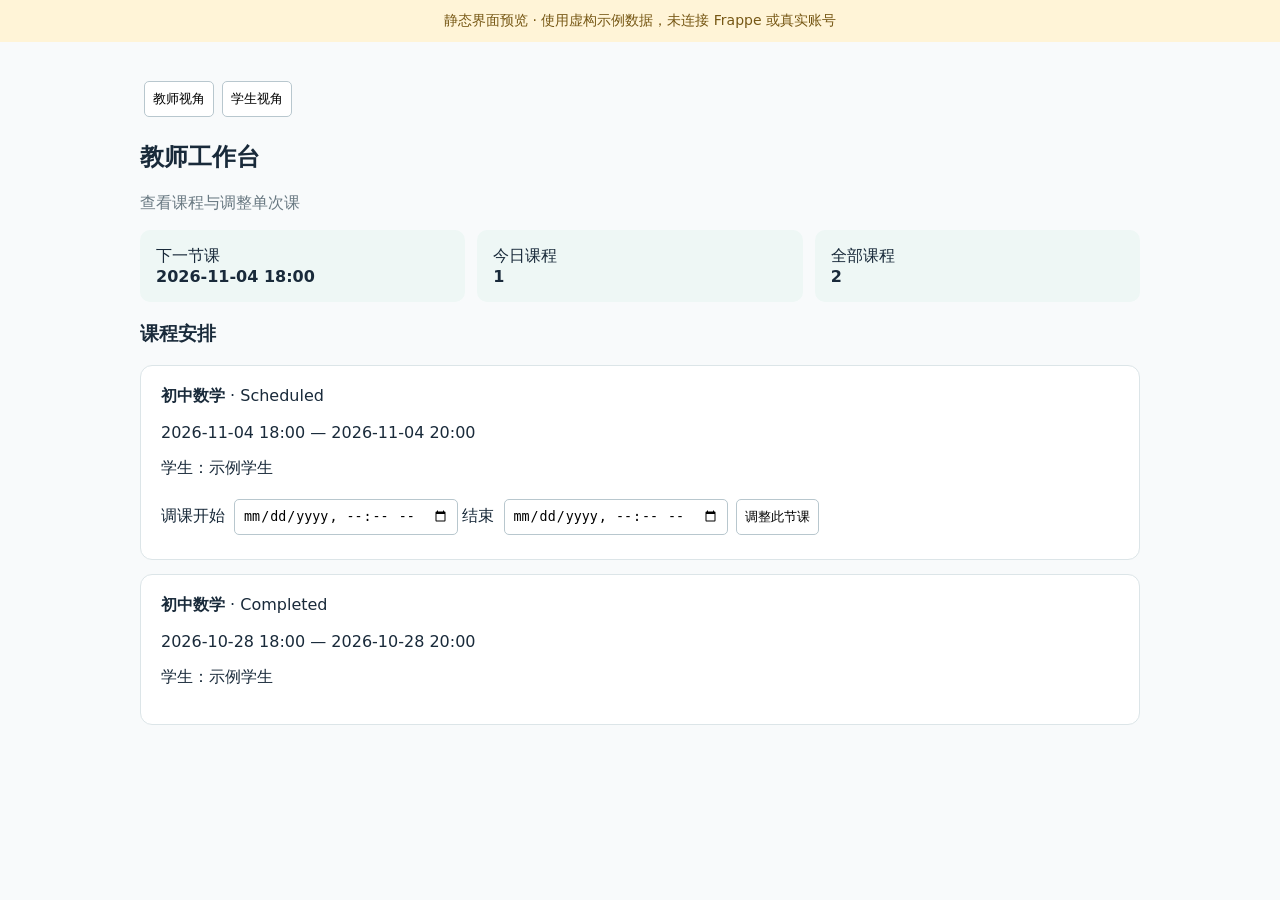
==== docs/index.html @ bc8ae4cc "Add static preview of tutor portal" ====
<!doctype html><html lang="zh-CN"><meta charset="utf-8"><meta name="viewport" content="width=device-width,initial-scale=1"><title>家教系统 · 界面预览</title><style>body{font:16px system-ui,sans-serif;color:#192a3a;margin:0;background:#f8fafb}.banner{background:#fff4d7;color:#765714;padding:12px;text-align:center;font-size:14px}main{max-width:1000px;margin:35px auto;padding:0 20px}.muted{color:#697982}.stats{display:flex;gap:12px;flex-wrap:wrap}.stat{flex:1;min-width:150px;background:#eef7f5;border-radius:10px;padding:16px}.card{border:1px solid #dce5e8;border-radius:12px;padding:20px;margin:14px 0;background:white}button,input{padding:8px;margin:4px;border:1px solid #b8c7ce;border-radius:5px}button{cursor:pointer;background:white}</style><div class="banner">静态界面预览 · 使用虚构示例数据，未连接 Frappe 或真实账号</div><main><nav><button onclick="show('teacher')">教师视角</button><button onclick="show('student')">学生视角</button></nav><div id="content"></div></main><script>function show(role){let teacher=role==='teacher';document.getElementById('content').innerHTML=`<h2>${teacher?'教师工作台':'学生课程'}</h2><p class="muted">${teacher?'查看课程与调整单次课':'查看你的课程和课堂总结'}</p><div class="stats"><div class="stat">下一节课<br><b>2026-11-04 18:00</b></div><div class="stat">今日课程<br><b>1</b></div><div class="stat">全部课程<br><b>2</b></div></div><h3>课程安排</h3><div class="card"><b>初中数学</b> · Scheduled<p>2026-11-04 18:00 — 2026-11-04 20:00</p><p>${teacher?'学生：示例学生':'教师：示例教师'}</p>${teacher?'<form onsubmit="event.preventDefault();alert(\'这是静态预览，不会保存调课\')"><label>调课开始 <input type="datetime-local" required></label><label>结束 <input type="datetime-local" required></label><button>调整此节课</button></form>':''}</div><div class="card"><b>初中数学</b> · Completed<p>2026-10-28 18:00 — 2026-10-28 20:00</p><p>${teacher?'学生：示例学生':'教师：示例教师'}</p>${teacher?'':'<p>课堂总结：复习了一次函数的图像与应用。</p>'}</div>`};show('teacher')</script></html>
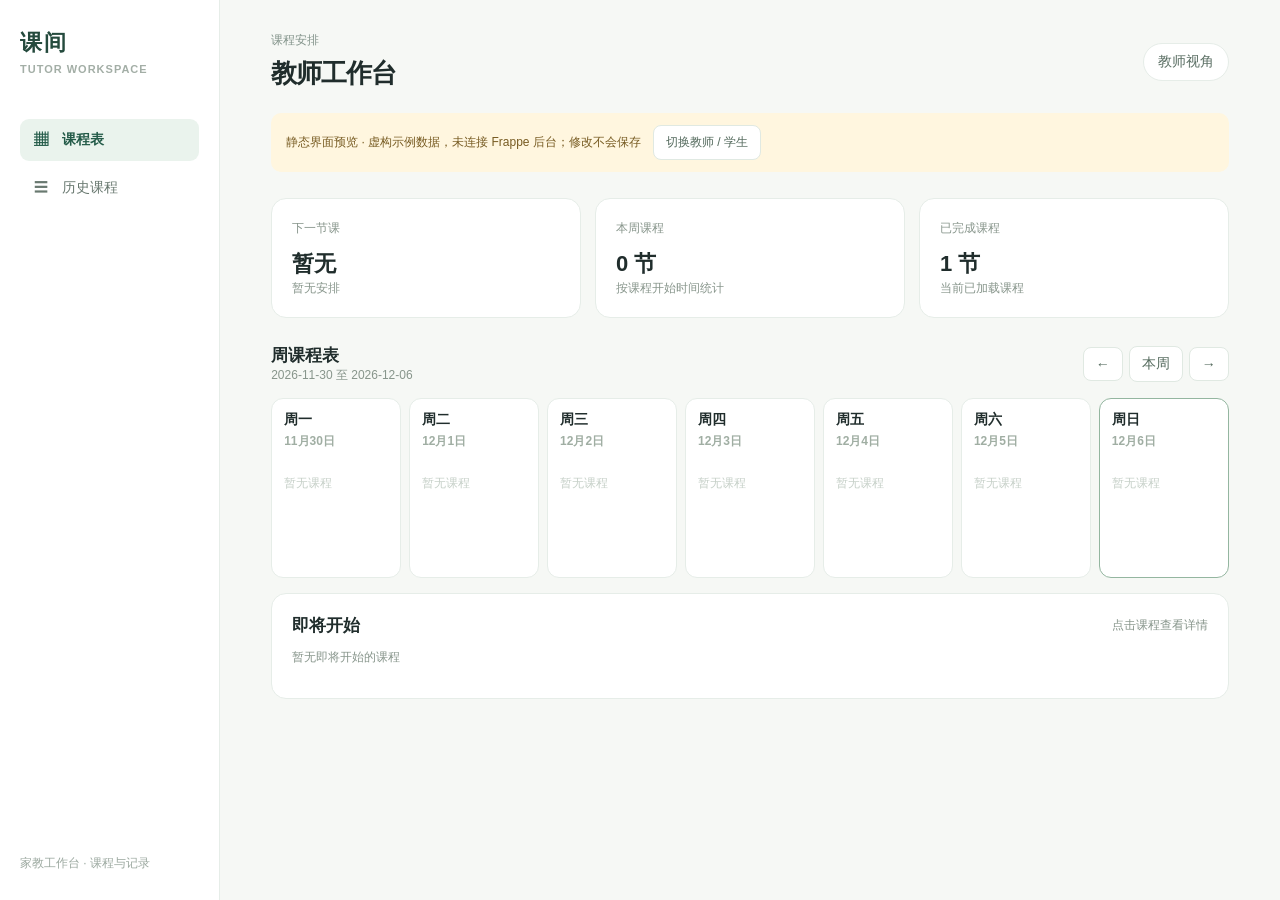
==== commit 449ee074: "Redesign tutor portal and preview" ====
--- a/docs/index.html
+++ b/docs/index.html
@@ -1 +1,5 @@
-<!doctype html><html lang="zh-CN"><meta charset="utf-8"><meta name="viewport" content="width=device-width,initial-scale=1"><title>家教系统 · 界面预览</title><style>body{font:16px system-ui,sans-serif;color:#192a3a;margin:0;background:#f8fafb}.banner{background:#fff4d7;color:#765714;padding:12px;text-align:center;font-size:14px}main{max-width:1000px;margin:35px auto;padding:0 20px}.muted{color:#697982}.stats{display:flex;gap:12px;flex-wrap:wrap}.stat{flex:1;min-width:150px;background:#eef7f5;border-radius:10px;padding:16px}.card{border:1px solid #dce5e8;border-radius:12px;padding:20px;margin:14px 0;background:white}button,input{padding:8px;margin:4px;border:1px solid #b8c7ce;border-radius:5px}button{cursor:pointer;background:white}</style><div class="banner">静态界面预览 · 使用虚构示例数据，未连接 Frappe 或真实账号</div><main><nav><button onclick="show('teacher')">教师视角</button><button onclick="show('student')">学生视角</button></nav><div id="content"></div></main><script>function show(role){let teacher=role==='teacher';document.getElementById('content').innerHTML=`<h2>${teacher?'教师工作台':'学生课程'}</h2><p class="muted">${teacher?'查看课程与调整单次课':'查看你的课程和课堂总结'}</p><div class="stats"><div class="stat">下一节课<br><b>2026-11-04 18:00</b></div><div class="stat">今日课程<br><b>1</b></div><div class="stat">全部课程<br><b>2</b></div></div><h3>课程安排</h3><div class="card"><b>初中数学</b> · Scheduled<p>2026-11-04 18:00 — 2026-11-04 20:00</p><p>${teacher?'学生：示例学生':'教师：示例教师'}</p>${teacher?'<form onsubmit="event.preventDefault();alert(\'这是静态预览，不会保存调课\')"><label>调课开始 <input type="datetime-local" required></label><label>结束 <input type="datetime-local" required></label><button>调整此节课</button></form>':''}</div><div class="card"><b>初中数学</b> · Completed<p>2026-10-28 18:00 — 2026-10-28 20:00</p><p>${teacher?'学生：示例学生':'教师：示例教师'}</p>${teacher?'':'<p>课堂总结：复习了一次函数的图像与应用。</p>'}</div>`};show('teacher')</script></html>+<!doctype html><html lang="zh-CN"><head><meta charset="utf-8"><meta name="viewport" content="width=device-width,initial-scale=1"><title>课间 · 家教工作台预览</title></head><body><style>
+:root{--ink:#202d2c;--muted:#74837d;--green:#295e4e;--line:#e6ede8;--bg:#f6f8f5}*{box-sizing:border-box}body{margin:0;background:var(--bg);color:var(--ink);font:14px -apple-system,BlinkMacSystemFont,"PingFang SC",sans-serif}.app{display:grid;grid-template-columns:220px 1fr;min-height:100vh}.sidebar{background:#fff;border-right:1px solid var(--line);padding:28px 20px;display:flex;flex-direction:column}.brand{font-size:22px;font-weight:750;letter-spacing:2px;color:#244a3d}.brand small{display:block;font-size:11px;color:#a3aea6;letter-spacing:1px;margin-top:5px}.nav{display:grid;gap:6px;margin-top:44px}.nav button{border:0;background:none;text-align:left;padding:12px 14px;border-radius:9px;color:#697970;font:inherit;cursor:pointer}.nav button.active{color:#245b49;background:#eaf3ed;font-weight:650}.sidefoot{margin-top:auto;color:#9ca9a0;font-size:12px}.main{padding:32px clamp(22px,4vw,64px);min-width:0}.top{display:flex;justify-content:space-between;align-items:center;gap:16px}.eyebrow{font-size:12px;color:#819289}.top h1{font-size:26px;margin:7px 0 0;letter-spacing:-1px}.pill{background:#fff;border:1px solid var(--line);border-radius:100px;padding:9px 14px;color:#5c7065}.banner{margin:22px 0;background:#fff6df;color:#775b22;border-radius:10px;padding:12px 15px;font-size:12px}.metrics{display:grid;grid-template-columns:repeat(3,1fr);gap:14px;margin:26px 0}.metric,.panel{background:#fff;border:1px solid var(--line);border-radius:15px;padding:20px}.metric label{color:#87958b;font-size:12px}.metric strong{display:block;margin-top:12px;font-size:22px}.metric span{color:#87958b;font-size:12px}.heading{display:flex;align-items:center;justify-content:space-between;gap:10px;margin:25px 0 14px}.heading h2{font-size:17px;margin:0}.controls{display:flex;gap:6px;align-items:center}.btn{border:1px solid #e0e9e2;background:white;border-radius:8px;padding:8px 12px;color:#546a5d;cursor:pointer;font:inherit}.btn.primary{background:#315f4c;color:#fff;border-color:#315f4c}.grid{display:grid;grid-template-columns:repeat(7,minmax(100px,1fr));gap:8px}.day{background:#fff;border:1px solid var(--line);border-radius:12px;min-height:180px;padding:12px}.day.today{border-color:#94b6a0}.dayhead{font-weight:650}.dayhead span{display:block;margin-top:4px;font-size:12px;color:#a0aea3}.lesson{width:100%;display:block;border:0;text-align:left;margin-top:12px;background:#edf5ef;border-left:3px solid #6a9d7b;border-radius:5px;padding:9px;color:#2f5944;cursor:pointer}.lesson b,.lesson small{display:block;overflow:hidden;text-overflow:ellipsis}.lesson small{margin-top:5px;color:#6a8872}.emptyday{color:#c6d0c8;font-size:12px;margin-top:25px}.panel{margin-top:15px}.row{display:flex;justify-content:space-between;gap:12px;padding:14px 0;border-bottom:1px solid #f0f3f0}.row:last-child{border:0}.tag{font-size:12px;color:#678c73}.hint{color:#87958b;font-size:12px}.modal{position:fixed;inset:0;background:#15241b88;display:grid;place-items:center;padding:18px}.modal[hidden]{display:none}.dialog{background:#fff;border-radius:16px;padding:24px;width:min(480px,100%)}.dialog input{width:100%;padding:10px;border:1px solid #dce5df;border-radius:8px;margin:5px 0 14px}.error{color:#b44339}.mobile-nav{display:none}@media(max-width:800px){.app{display:block}.sidebar{display:none}.main{padding:22px 16px 85px}.top h1{font-size:23px}.metrics{gap:8px}.metric{padding:14px}.metric strong{font-size:17px}.calendar-scroll{overflow-x:auto}.grid{min-width:760px}.mobile-nav{display:flex;position:fixed;bottom:0;left:0;right:0;background:white;border-top:1px solid var(--line);justify-content:space-around;padding:12px}.mobile-nav button{border:0;background:none;color:#315f4c}.sidefoot{display:none}}
+</style><div class="app"><aside class="sidebar"><div class="brand">课间<small>TUTOR WORKSPACE</small></div><nav class="nav"><button class="active" data-view="calendar">▦　课程表</button><button data-view="history">☰　历史课程</button></nav><div class="sidefoot">家教工作台 · 课程与记录</div></aside><main class="main"><header class="top"><div><div class="eyebrow" id="subtitle">课程安排</div><h1 id="title">教师工作台</h1></div><div class="pill" id="role">教师视角</div></header><div class="banner" id="banner" hidden>静态界面预览 · 虚构示例数据，未连接 Frappe 后台；修改不会保存</div><section class="metrics"><div class="metric"><label>下一节课</label><strong id="next">—</strong><span id="nextdetail">暂无安排</span></div><div class="metric"><label>本周课程</label><strong id="weekcount">—</strong><span>按课程开始时间统计</span></div><div class="metric"><label>已完成课程</label><strong id="completed">—</strong><span>当前已加载课程</span></div></section><section id="calendar"><div class="heading"><div><h2>周课程表</h2><div class="hint" id="range"></div></div><div class="controls"><button class="btn" id="prev" aria-label="上一周">←</button><button class="btn" id="today">本周</button><button class="btn" id="nextweek" aria-label="下一周">→</button></div></div><div class="calendar-scroll"><div class="grid" id="week"></div></div></section><section id="history" hidden><div class="heading"><h2>历史课程</h2><span class="hint">已完成的课程及课堂总结</span></div><div class="panel" id="history-list"></div></section><div class="panel"><div class="heading" style="margin:0 0 4px"><h2>即将开始</h2><span class="hint">点击课程查看详情</span></div><div id="upcoming"></div></div><p class="hint" id="message" role="status"></p></main></div><div class="mobile-nav"><button data-view="calendar">课程表</button><button data-view="history">历史课程</button></div><div class="modal" id="modal" hidden><div class="dialog"><div class="heading" style="margin:0 0 15px"><h2>课程详情</h2><button class="btn" id="close">关闭</button></div><div id="detail"></div><form id="reschedule" hidden><label>调整开始时间<input name="start" type="datetime-local" required></label><label>调整结束时间<input name="end" type="datetime-local" required></label><label>调课原因（选填）<input name="reason" maxlength="200"></label><button class="btn primary" type="submit">保存单次调课</button><p class="hint">仅修改这一次课程，不影响后续周期课。</p></form><p class="error" id="form-error"></p></div></div><script>window.TUTOR_BOOT={"role": "Teacher", "preview": true, "lessons": [{"name": "1", "student": "示例学生", "teacher": "示例教师", "course": "数学 · 一次函数", "starts_at": "2026-10-27 18:00:00", "ends_at": "2026-10-27 20:00:00", "status": "Scheduled", "summaries": ["复习了本节课的重点题型。"]}, {"name": "3", "student": "示例学生", "teacher": "示例教师", "course": "数学 · 整式运算", "starts_at": "2026-10-29 16:00:00", "ends_at": "2026-10-29 18:00:00", "status": "Scheduled", "summaries": ["复习了本节课的重点题型。"]}, {"name": "-3", "student": "示例学生", "teacher": "示例教师", "course": "数学 · 三角形", "starts_at": "2026-10-23 19:00:00", "ends_at": "2026-10-23 21:00:00", "status": "Completed", "summaries": ["复习了本节课的重点题型。"]}]};</script><script>
+const $=id=>document.getElementById(id);let rows=[],currentWeek=monday(new Date()),selected=null;const state=window.TUTOR_BOOT;let role=state.role;function escapeHtml(v){const n=document.createElement('span');n.textContent=v??'';return n.innerHTML}function dt(s){return new Date(String(s).replace(' ','T'))}function dateKey(d){return [d.getFullYear(),String(d.getMonth()+1).padStart(2,'0'),String(d.getDate()).padStart(2,'0')].join('-')}function monday(d){let x=new Date(d.getFullYear(),d.getMonth(),d.getDate());x.setDate(x.getDate()-(x.getDay()+6)%7);return x}function dayOffset(d,n){let x=new Date(d);x.setDate(x.getDate()+n);return x}function shortTime(s){const d=dt(s);return Number.isNaN(d.valueOf())?'—':d.toLocaleTimeString('zh-CN',{hour:'2-digit',minute:'2-digit'})}function status(s){return ({Scheduled:'待上课',Completed:'已完成',Cancelled:'已取消'})[s]||s}function goView(view){$('calendar').hidden=view!=='calendar';$('history').hidden=view!=='history';document.querySelectorAll('.nav [data-view]').forEach(b=>b.classList.toggle('active',b.dataset.view===view))}document.querySelectorAll('[data-view]').forEach(b=>b.onclick=()=>goView(b.dataset.view));function render(){let today=new Date(), end=dayOffset(currentWeek,7),weekRows=rows.filter(x=>dt(x.starts_at)>=currentWeek&&dt(x.starts_at)<end),future=rows.filter(x=>x.status==='Scheduled'&&dt(x.starts_at)>=today).sort((a,b)=>dt(a.starts_at)-dt(b.starts_at));$('title').textContent=role==='Teacher'?'教师工作台':'学生课程';$('role').textContent=role==='Teacher'?'教师视角':'学生视角';$('next').textContent=future.length?dateKey(dt(future[0].starts_at)).slice(5):'暂无';$('nextdetail').textContent=future.length?shortTime(future[0].starts_at)+' · '+future[0].course:'暂无安排';$('weekcount').textContent=weekRows.length+' 节';$('completed').textContent=rows.filter(x=>x.status==='Completed').length+' 节';$('range').textContent=dateKey(currentWeek)+' 至 '+dateKey(dayOffset(currentWeek,6));$('week').innerHTML=Array.from({length:7},(_,i)=>{let day=dayOffset(currentWeek,i),items=weekRows.filter(x=>dateKey(dt(x.starts_at))===dateKey(day));return `<div class="day ${dateKey(day)===dateKey(today)?'today':''}"><div class="dayhead">${['周一','周二','周三','周四','周五','周六','周日'][i]}<span>${day.getMonth()+1}月${day.getDate()}日</span></div>${items.map(x=>`<button class="lesson" data-lesson="${escapeHtml(x.name)}"><b>${escapeHtml(shortTime(x.starts_at))} · ${escapeHtml(x.course)}</b><small>${escapeHtml(role==='Teacher'?x.student:x.teacher)}</small></button>`).join('')||'<div class="emptyday">暂无课程</div>'}</div>`}).join('');$('upcoming').innerHTML=future.slice(0,4).map(x=>`<div class="row"><div><b>${escapeHtml(x.course)}</b><div class="hint">${escapeHtml(dateKey(dt(x.starts_at)))} ${escapeHtml(shortTime(x.starts_at))} · ${escapeHtml(role==='Teacher'?x.student:x.teacher)}</div></div><button class="btn" data-lesson="${escapeHtml(x.name)}">详情</button></div>`).join('')||'<p class="hint">暂无即将开始的课程</p>';$('history-list').innerHTML=rows.filter(x=>x.status==='Completed').map(x=>`<div class="row"><div><b>${escapeHtml(x.course)}</b><div class="hint">${escapeHtml(x.starts_at)} · ${escapeHtml(role==='Teacher'?x.student:x.teacher)}</div>${role==='Student'?(x.summaries||[]).map(s=>`<p>${escapeHtml(s)}</p>`).join(''):''}</div><span class="tag">已完成</span></div>`).join('')||'<p class="hint">暂无历史课程</p>';document.querySelectorAll('[data-lesson]').forEach(b=>b.onclick=()=>openLesson(b.dataset.lesson))}function openLesson(id){selected=rows.find(x=>x.name===id);if(!selected)return;$('detail').innerHTML=`<p><b>${escapeHtml(selected.course)}</b> <span class="tag">${escapeHtml(status(selected.status))}</span></p><p>${escapeHtml(selected.starts_at)} — ${escapeHtml(selected.ends_at)}</p><p class="hint">${role==='Teacher'?'学生':'教师'}：${escapeHtml(role==='Teacher'?selected.student:selected.teacher)}</p>`;$('reschedule').hidden=role!=='Teacher'||selected.status!=='Scheduled';$('form-error').textContent='';$('modal').hidden=false}$('close').onclick=()=>$('modal').hidden=true;$('modal').onclick=e=>{if(e.target===$('modal'))$('modal').hidden=true};$('prev').onclick=()=>{currentWeek=dayOffset(currentWeek,-7);render()};$('nextweek').onclick=()=>{currentWeek=dayOffset(currentWeek,7);render()};$('today').onclick=()=>{currentWeek=monday(new Date());render()};$('reschedule').onsubmit=async e=>{e.preventDefault();if(state.preview){$('form-error').textContent='静态预览不能保存修改';return}let f=e.currentTarget,button=f.querySelector('button'),data=new URLSearchParams({lesson:selected.name,starts_at:f.elements.start.value.replace('T',' '),ends_at:f.elements.end.value.replace('T',' '),reason:f.elements.reason.value});button.disabled=true;try{let r=await fetch('/api/method/tutor_core.portal.reschedule',{method:'POST',credentials:'same-origin',headers:{'Content-Type':'application/x-www-form-urlencoded','X-Frappe-CSRF-Token':state.csrf},body:data});if(!r.ok)throw Error('调课失败，请检查时间或权限');$('modal').hidden=true;await load();$('message').textContent='调课已保存'}catch(err){$('form-error').textContent=err.message}finally{button.disabled=false}};async function load(){if(state.preview){rows=state.lessons;render();return}let r=await fetch('/api/method/tutor_core.portal.lessons',{credentials:'same-origin'});if(!r.ok)throw Error('课程加载失败，请刷新或重新登录');let data=(await r.json()).message;role=data.kind;rows=data.lessons;render()}if(state.preview){$('banner').hidden=false;let toggle=document.createElement('button');toggle.className='btn';toggle.textContent='切换教师 / 学生';toggle.onclick=()=>{role=role==='Teacher'?'Student':'Teacher';render()};$('banner').append('　',toggle)}load().catch(e=>$('message').textContent=e.message);
+</script></body></html>
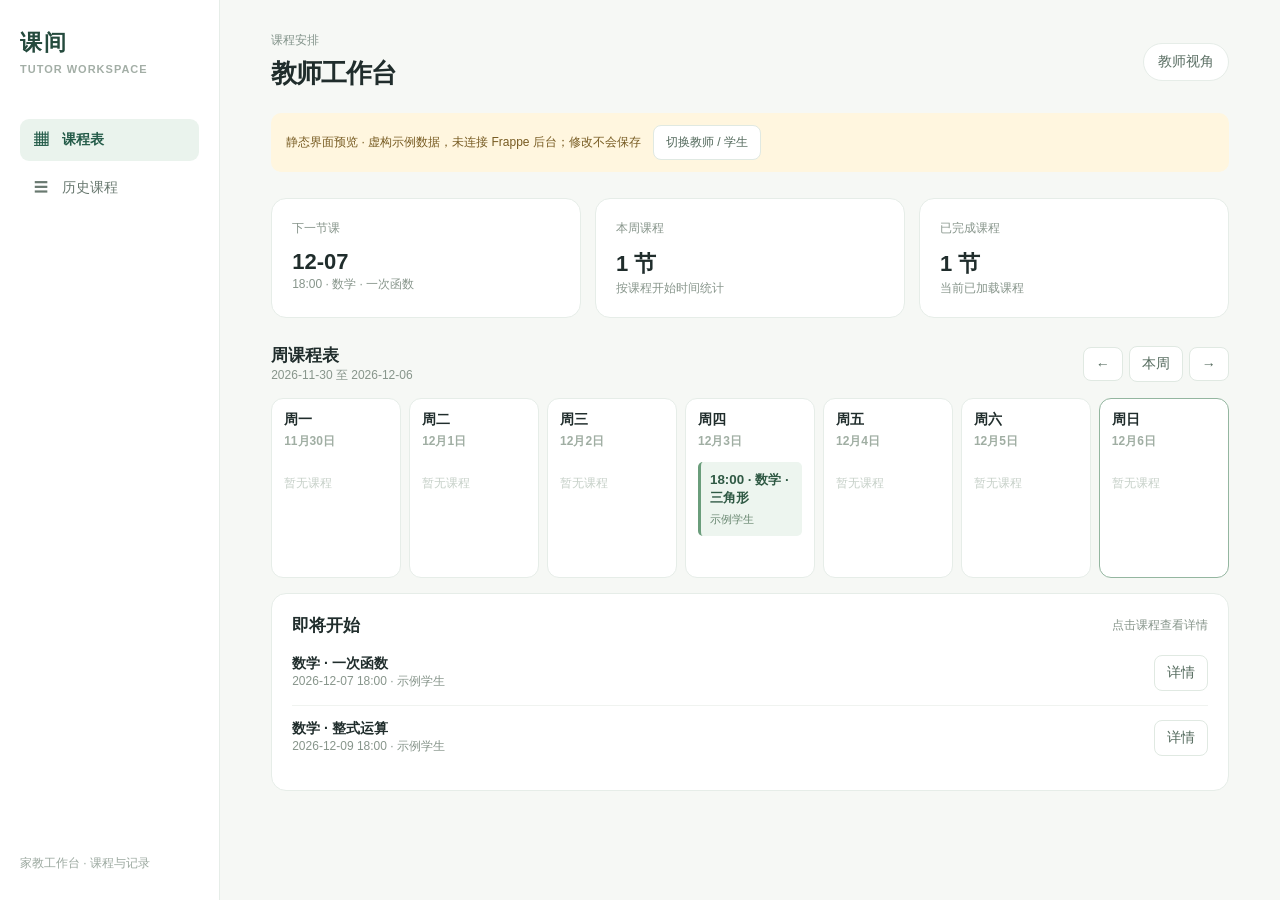
==== commit c0bd04fb: "Keep preview lesson dates relative to today" ====
--- a/docs/index.html
+++ b/docs/index.html
@@ -1,5 +1,5 @@
 <!doctype html><html lang="zh-CN"><head><meta charset="utf-8"><meta name="viewport" content="width=device-width,initial-scale=1"><title>课间 · 家教工作台预览</title></head><body><style>
 :root{--ink:#202d2c;--muted:#74837d;--green:#295e4e;--line:#e6ede8;--bg:#f6f8f5}*{box-sizing:border-box}body{margin:0;background:var(--bg);color:var(--ink);font:14px -apple-system,BlinkMacSystemFont,"PingFang SC",sans-serif}.app{display:grid;grid-template-columns:220px 1fr;min-height:100vh}.sidebar{background:#fff;border-right:1px solid var(--line);padding:28px 20px;display:flex;flex-direction:column}.brand{font-size:22px;font-weight:750;letter-spacing:2px;color:#244a3d}.brand small{display:block;font-size:11px;color:#a3aea6;letter-spacing:1px;margin-top:5px}.nav{display:grid;gap:6px;margin-top:44px}.nav button{border:0;background:none;text-align:left;padding:12px 14px;border-radius:9px;color:#697970;font:inherit;cursor:pointer}.nav button.active{color:#245b49;background:#eaf3ed;font-weight:650}.sidefoot{margin-top:auto;color:#9ca9a0;font-size:12px}.main{padding:32px clamp(22px,4vw,64px);min-width:0}.top{display:flex;justify-content:space-between;align-items:center;gap:16px}.eyebrow{font-size:12px;color:#819289}.top h1{font-size:26px;margin:7px 0 0;letter-spacing:-1px}.pill{background:#fff;border:1px solid var(--line);border-radius:100px;padding:9px 14px;color:#5c7065}.banner{margin:22px 0;background:#fff6df;color:#775b22;border-radius:10px;padding:12px 15px;font-size:12px}.metrics{display:grid;grid-template-columns:repeat(3,1fr);gap:14px;margin:26px 0}.metric,.panel{background:#fff;border:1px solid var(--line);border-radius:15px;padding:20px}.metric label{color:#87958b;font-size:12px}.metric strong{display:block;margin-top:12px;font-size:22px}.metric span{color:#87958b;font-size:12px}.heading{display:flex;align-items:center;justify-content:space-between;gap:10px;margin:25px 0 14px}.heading h2{font-size:17px;margin:0}.controls{display:flex;gap:6px;align-items:center}.btn{border:1px solid #e0e9e2;background:white;border-radius:8px;padding:8px 12px;color:#546a5d;cursor:pointer;font:inherit}.btn.primary{background:#315f4c;color:#fff;border-color:#315f4c}.grid{display:grid;grid-template-columns:repeat(7,minmax(100px,1fr));gap:8px}.day{background:#fff;border:1px solid var(--line);border-radius:12px;min-height:180px;padding:12px}.day.today{border-color:#94b6a0}.dayhead{font-weight:650}.dayhead span{display:block;margin-top:4px;font-size:12px;color:#a0aea3}.lesson{width:100%;display:block;border:0;text-align:left;margin-top:12px;background:#edf5ef;border-left:3px solid #6a9d7b;border-radius:5px;padding:9px;color:#2f5944;cursor:pointer}.lesson b,.lesson small{display:block;overflow:hidden;text-overflow:ellipsis}.lesson small{margin-top:5px;color:#6a8872}.emptyday{color:#c6d0c8;font-size:12px;margin-top:25px}.panel{margin-top:15px}.row{display:flex;justify-content:space-between;gap:12px;padding:14px 0;border-bottom:1px solid #f0f3f0}.row:last-child{border:0}.tag{font-size:12px;color:#678c73}.hint{color:#87958b;font-size:12px}.modal{position:fixed;inset:0;background:#15241b88;display:grid;place-items:center;padding:18px}.modal[hidden]{display:none}.dialog{background:#fff;border-radius:16px;padding:24px;width:min(480px,100%)}.dialog input{width:100%;padding:10px;border:1px solid #dce5df;border-radius:8px;margin:5px 0 14px}.error{color:#b44339}.mobile-nav{display:none}@media(max-width:800px){.app{display:block}.sidebar{display:none}.main{padding:22px 16px 85px}.top h1{font-size:23px}.metrics{gap:8px}.metric{padding:14px}.metric strong{font-size:17px}.calendar-scroll{overflow-x:auto}.grid{min-width:760px}.mobile-nav{display:flex;position:fixed;bottom:0;left:0;right:0;background:white;border-top:1px solid var(--line);justify-content:space-around;padding:12px}.mobile-nav button{border:0;background:none;color:#315f4c}.sidefoot{display:none}}
-</style><div class="app"><aside class="sidebar"><div class="brand">课间<small>TUTOR WORKSPACE</small></div><nav class="nav"><button class="active" data-view="calendar">▦　课程表</button><button data-view="history">☰　历史课程</button></nav><div class="sidefoot">家教工作台 · 课程与记录</div></aside><main class="main"><header class="top"><div><div class="eyebrow" id="subtitle">课程安排</div><h1 id="title">教师工作台</h1></div><div class="pill" id="role">教师视角</div></header><div class="banner" id="banner" hidden>静态界面预览 · 虚构示例数据，未连接 Frappe 后台；修改不会保存</div><section class="metrics"><div class="metric"><label>下一节课</label><strong id="next">—</strong><span id="nextdetail">暂无安排</span></div><div class="metric"><label>本周课程</label><strong id="weekcount">—</strong><span>按课程开始时间统计</span></div><div class="metric"><label>已完成课程</label><strong id="completed">—</strong><span>当前已加载课程</span></div></section><section id="calendar"><div class="heading"><div><h2>周课程表</h2><div class="hint" id="range"></div></div><div class="controls"><button class="btn" id="prev" aria-label="上一周">←</button><button class="btn" id="today">本周</button><button class="btn" id="nextweek" aria-label="下一周">→</button></div></div><div class="calendar-scroll"><div class="grid" id="week"></div></div></section><section id="history" hidden><div class="heading"><h2>历史课程</h2><span class="hint">已完成的课程及课堂总结</span></div><div class="panel" id="history-list"></div></section><div class="panel"><div class="heading" style="margin:0 0 4px"><h2>即将开始</h2><span class="hint">点击课程查看详情</span></div><div id="upcoming"></div></div><p class="hint" id="message" role="status"></p></main></div><div class="mobile-nav"><button data-view="calendar">课程表</button><button data-view="history">历史课程</button></div><div class="modal" id="modal" hidden><div class="dialog"><div class="heading" style="margin:0 0 15px"><h2>课程详情</h2><button class="btn" id="close">关闭</button></div><div id="detail"></div><form id="reschedule" hidden><label>调整开始时间<input name="start" type="datetime-local" required></label><label>调整结束时间<input name="end" type="datetime-local" required></label><label>调课原因（选填）<input name="reason" maxlength="200"></label><button class="btn primary" type="submit">保存单次调课</button><p class="hint">仅修改这一次课程，不影响后续周期课。</p></form><p class="error" id="form-error"></p></div></div><script>window.TUTOR_BOOT={"role": "Teacher", "preview": true, "lessons": [{"name": "1", "student": "示例学生", "teacher": "示例教师", "course": "数学 · 一次函数", "starts_at": "2026-10-27 18:00:00", "ends_at": "2026-10-27 20:00:00", "status": "Scheduled", "summaries": ["复习了本节课的重点题型。"]}, {"name": "3", "student": "示例学生", "teacher": "示例教师", "course": "数学 · 整式运算", "starts_at": "2026-10-29 16:00:00", "ends_at": "2026-10-29 18:00:00", "status": "Scheduled", "summaries": ["复习了本节课的重点题型。"]}, {"name": "-3", "student": "示例学生", "teacher": "示例教师", "course": "数学 · 三角形", "starts_at": "2026-10-23 19:00:00", "ends_at": "2026-10-23 21:00:00", "status": "Completed", "summaries": ["复习了本节课的重点题型。"]}]};</script><script>
+</style><div class="app"><aside class="sidebar"><div class="brand">课间<small>TUTOR WORKSPACE</small></div><nav class="nav"><button class="active" data-view="calendar">▦　课程表</button><button data-view="history">☰　历史课程</button></nav><div class="sidefoot">家教工作台 · 课程与记录</div></aside><main class="main"><header class="top"><div><div class="eyebrow" id="subtitle">课程安排</div><h1 id="title">教师工作台</h1></div><div class="pill" id="role">教师视角</div></header><div class="banner" id="banner" hidden>静态界面预览 · 虚构示例数据，未连接 Frappe 后台；修改不会保存</div><section class="metrics"><div class="metric"><label>下一节课</label><strong id="next">—</strong><span id="nextdetail">暂无安排</span></div><div class="metric"><label>本周课程</label><strong id="weekcount">—</strong><span>按课程开始时间统计</span></div><div class="metric"><label>已完成课程</label><strong id="completed">—</strong><span>当前已加载课程</span></div></section><section id="calendar"><div class="heading"><div><h2>周课程表</h2><div class="hint" id="range"></div></div><div class="controls"><button class="btn" id="prev" aria-label="上一周">←</button><button class="btn" id="today">本周</button><button class="btn" id="nextweek" aria-label="下一周">→</button></div></div><div class="calendar-scroll"><div class="grid" id="week"></div></div></section><section id="history" hidden><div class="heading"><h2>历史课程</h2><span class="hint">已完成的课程及课堂总结</span></div><div class="panel" id="history-list"></div></section><div class="panel"><div class="heading" style="margin:0 0 4px"><h2>即将开始</h2><span class="hint">点击课程查看详情</span></div><div id="upcoming"></div></div><p class="hint" id="message" role="status"></p></main></div><div class="mobile-nav"><button data-view="calendar">课程表</button><button data-view="history">历史课程</button></div><div class="modal" id="modal" hidden><div class="dialog"><div class="heading" style="margin:0 0 15px"><h2>课程详情</h2><button class="btn" id="close">关闭</button></div><div id="detail"></div><form id="reschedule" hidden><label>调整开始时间<input name="start" type="datetime-local" required></label><label>调整结束时间<input name="end" type="datetime-local" required></label><label>调课原因（选填）<input name="reason" maxlength="200"></label><button class="btn primary" type="submit">保存单次调课</button><p class="hint">仅修改这一次课程，不影响后续周期课。</p></form><p class="error" id="form-error"></p></div></div><script>window.TUTOR_BOOT={"role": "Teacher", "preview": true, "lessons": [{"name": "1", "student": "示例学生", "teacher": "示例教师", "course": "数学 · 一次函数", "starts_at": "2026-10-27 18:00:00", "ends_at": "2026-10-27 20:00:00", "status": "Scheduled", "summaries": ["复习了本节课的重点题型。"]}, {"name": "3", "student": "示例学生", "teacher": "示例教师", "course": "数学 · 整式运算", "starts_at": "2026-10-29 16:00:00", "ends_at": "2026-10-29 18:00:00", "status": "Scheduled", "summaries": ["复习了本节课的重点题型。"]}, {"name": "-3", "student": "示例学生", "teacher": "示例教师", "course": "数学 · 三角形", "starts_at": "2026-10-23 19:00:00", "ends_at": "2026-10-23 21:00:00", "status": "Completed", "summaries": ["复习了本节课的重点题型。"]}]};window.TUTOR_BOOT.lessons.forEach((item,i)=>{const d=new Date();d.setDate(d.getDate()+[1,3,-3][i]);const fmt=(v)=>String(v).padStart(2,"0");const base=d.getFullYear()+"-"+fmt(d.getMonth()+1)+"-"+fmt(d.getDate());item.starts_at=base+" 18:00:00";item.ends_at=base+" 20:00:00"});</script><script>
 const $=id=>document.getElementById(id);let rows=[],currentWeek=monday(new Date()),selected=null;const state=window.TUTOR_BOOT;let role=state.role;function escapeHtml(v){const n=document.createElement('span');n.textContent=v??'';return n.innerHTML}function dt(s){return new Date(String(s).replace(' ','T'))}function dateKey(d){return [d.getFullYear(),String(d.getMonth()+1).padStart(2,'0'),String(d.getDate()).padStart(2,'0')].join('-')}function monday(d){let x=new Date(d.getFullYear(),d.getMonth(),d.getDate());x.setDate(x.getDate()-(x.getDay()+6)%7);return x}function dayOffset(d,n){let x=new Date(d);x.setDate(x.getDate()+n);return x}function shortTime(s){const d=dt(s);return Number.isNaN(d.valueOf())?'—':d.toLocaleTimeString('zh-CN',{hour:'2-digit',minute:'2-digit'})}function status(s){return ({Scheduled:'待上课',Completed:'已完成',Cancelled:'已取消'})[s]||s}function goView(view){$('calendar').hidden=view!=='calendar';$('history').hidden=view!=='history';document.querySelectorAll('.nav [data-view]').forEach(b=>b.classList.toggle('active',b.dataset.view===view))}document.querySelectorAll('[data-view]').forEach(b=>b.onclick=()=>goView(b.dataset.view));function render(){let today=new Date(), end=dayOffset(currentWeek,7),weekRows=rows.filter(x=>dt(x.starts_at)>=currentWeek&&dt(x.starts_at)<end),future=rows.filter(x=>x.status==='Scheduled'&&dt(x.starts_at)>=today).sort((a,b)=>dt(a.starts_at)-dt(b.starts_at));$('title').textContent=role==='Teacher'?'教师工作台':'学生课程';$('role').textContent=role==='Teacher'?'教师视角':'学生视角';$('next').textContent=future.length?dateKey(dt(future[0].starts_at)).slice(5):'暂无';$('nextdetail').textContent=future.length?shortTime(future[0].starts_at)+' · '+future[0].course:'暂无安排';$('weekcount').textContent=weekRows.length+' 节';$('completed').textContent=rows.filter(x=>x.status==='Completed').length+' 节';$('range').textContent=dateKey(currentWeek)+' 至 '+dateKey(dayOffset(currentWeek,6));$('week').innerHTML=Array.from({length:7},(_,i)=>{let day=dayOffset(currentWeek,i),items=weekRows.filter(x=>dateKey(dt(x.starts_at))===dateKey(day));return `<div class="day ${dateKey(day)===dateKey(today)?'today':''}"><div class="dayhead">${['周一','周二','周三','周四','周五','周六','周日'][i]}<span>${day.getMonth()+1}月${day.getDate()}日</span></div>${items.map(x=>`<button class="lesson" data-lesson="${escapeHtml(x.name)}"><b>${escapeHtml(shortTime(x.starts_at))} · ${escapeHtml(x.course)}</b><small>${escapeHtml(role==='Teacher'?x.student:x.teacher)}</small></button>`).join('')||'<div class="emptyday">暂无课程</div>'}</div>`}).join('');$('upcoming').innerHTML=future.slice(0,4).map(x=>`<div class="row"><div><b>${escapeHtml(x.course)}</b><div class="hint">${escapeHtml(dateKey(dt(x.starts_at)))} ${escapeHtml(shortTime(x.starts_at))} · ${escapeHtml(role==='Teacher'?x.student:x.teacher)}</div></div><button class="btn" data-lesson="${escapeHtml(x.name)}">详情</button></div>`).join('')||'<p class="hint">暂无即将开始的课程</p>';$('history-list').innerHTML=rows.filter(x=>x.status==='Completed').map(x=>`<div class="row"><div><b>${escapeHtml(x.course)}</b><div class="hint">${escapeHtml(x.starts_at)} · ${escapeHtml(role==='Teacher'?x.student:x.teacher)}</div>${role==='Student'?(x.summaries||[]).map(s=>`<p>${escapeHtml(s)}</p>`).join(''):''}</div><span class="tag">已完成</span></div>`).join('')||'<p class="hint">暂无历史课程</p>';document.querySelectorAll('[data-lesson]').forEach(b=>b.onclick=()=>openLesson(b.dataset.lesson))}function openLesson(id){selected=rows.find(x=>x.name===id);if(!selected)return;$('detail').innerHTML=`<p><b>${escapeHtml(selected.course)}</b> <span class="tag">${escapeHtml(status(selected.status))}</span></p><p>${escapeHtml(selected.starts_at)} — ${escapeHtml(selected.ends_at)}</p><p class="hint">${role==='Teacher'?'学生':'教师'}：${escapeHtml(role==='Teacher'?selected.student:selected.teacher)}</p>`;$('reschedule').hidden=role!=='Teacher'||selected.status!=='Scheduled';$('form-error').textContent='';$('modal').hidden=false}$('close').onclick=()=>$('modal').hidden=true;$('modal').onclick=e=>{if(e.target===$('modal'))$('modal').hidden=true};$('prev').onclick=()=>{currentWeek=dayOffset(currentWeek,-7);render()};$('nextweek').onclick=()=>{currentWeek=dayOffset(currentWeek,7);render()};$('today').onclick=()=>{currentWeek=monday(new Date());render()};$('reschedule').onsubmit=async e=>{e.preventDefault();if(state.preview){$('form-error').textContent='静态预览不能保存修改';return}let f=e.currentTarget,button=f.querySelector('button'),data=new URLSearchParams({lesson:selected.name,starts_at:f.elements.start.value.replace('T',' '),ends_at:f.elements.end.value.replace('T',' '),reason:f.elements.reason.value});button.disabled=true;try{let r=await fetch('/api/method/tutor_core.portal.reschedule',{method:'POST',credentials:'same-origin',headers:{'Content-Type':'application/x-www-form-urlencoded','X-Frappe-CSRF-Token':state.csrf},body:data});if(!r.ok)throw Error('调课失败，请检查时间或权限');$('modal').hidden=true;await load();$('message').textContent='调课已保存'}catch(err){$('form-error').textContent=err.message}finally{button.disabled=false}};async function load(){if(state.preview){rows=state.lessons;render();return}let r=await fetch('/api/method/tutor_core.portal.lessons',{credentials:'same-origin'});if(!r.ok)throw Error('课程加载失败，请刷新或重新登录');let data=(await r.json()).message;role=data.kind;rows=data.lessons;render()}if(state.preview){$('banner').hidden=false;let toggle=document.createElement('button');toggle.className='btn';toggle.textContent='切换教师 / 学生';toggle.onclick=()=>{role=role==='Teacher'?'Student':'Teacher';render()};$('banner').append('　',toggle)}load().catch(e=>$('message').textContent=e.message);
 </script></body></html>
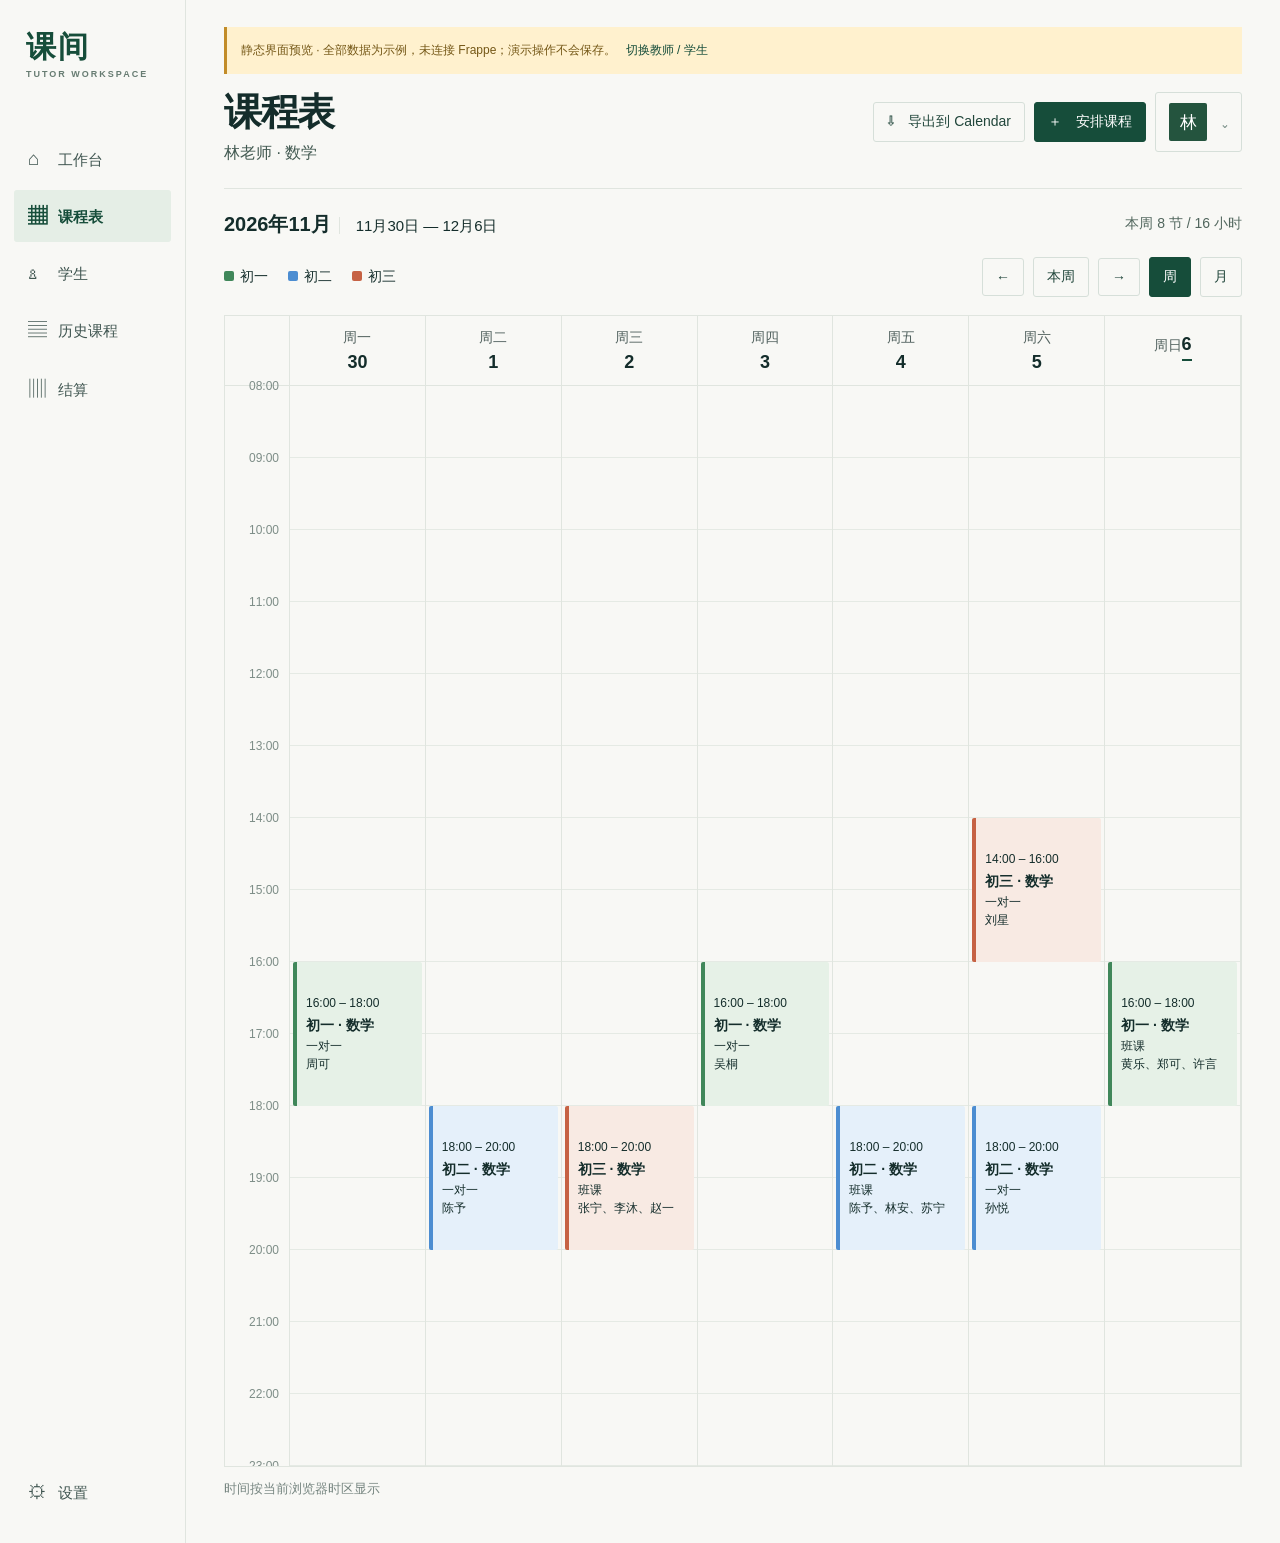
==== commit 8a6f90cc: "Implement editorial timetable and shared portal UI" ====
--- a/docs/index.html
+++ b/docs/index.html
@@ -1,5 +1,4 @@
-<!doctype html><html lang="zh-CN"><head><meta charset="utf-8"><meta name="viewport" content="width=device-width,initial-scale=1"><title>课间 · 家教工作台预览</title></head><body><style>
-:root{--ink:#202d2c;--muted:#74837d;--green:#295e4e;--line:#e6ede8;--bg:#f6f8f5}*{box-sizing:border-box}body{margin:0;background:var(--bg);color:var(--ink);font:14px -apple-system,BlinkMacSystemFont,"PingFang SC",sans-serif}.app{display:grid;grid-template-columns:220px 1fr;min-height:100vh}.sidebar{background:#fff;border-right:1px solid var(--line);padding:28px 20px;display:flex;flex-direction:column}.brand{font-size:22px;font-weight:750;letter-spacing:2px;color:#244a3d}.brand small{display:block;font-size:11px;color:#a3aea6;letter-spacing:1px;margin-top:5px}.nav{display:grid;gap:6px;margin-top:44px}.nav button{border:0;background:none;text-align:left;padding:12px 14px;border-radius:9px;color:#697970;font:inherit;cursor:pointer}.nav button.active{color:#245b49;background:#eaf3ed;font-weight:650}.sidefoot{margin-top:auto;color:#9ca9a0;font-size:12px}.main{padding:32px clamp(22px,4vw,64px);min-width:0}.top{display:flex;justify-content:space-between;align-items:center;gap:16px}.eyebrow{font-size:12px;color:#819289}.top h1{font-size:26px;margin:7px 0 0;letter-spacing:-1px}.pill{background:#fff;border:1px solid var(--line);border-radius:100px;padding:9px 14px;color:#5c7065}.banner{margin:22px 0;background:#fff6df;color:#775b22;border-radius:10px;padding:12px 15px;font-size:12px}.metrics{display:grid;grid-template-columns:repeat(3,1fr);gap:14px;margin:26px 0}.metric,.panel{background:#fff;border:1px solid var(--line);border-radius:15px;padding:20px}.metric label{color:#87958b;font-size:12px}.metric strong{display:block;margin-top:12px;font-size:22px}.metric span{color:#87958b;font-size:12px}.heading{display:flex;align-items:center;justify-content:space-between;gap:10px;margin:25px 0 14px}.heading h2{font-size:17px;margin:0}.controls{display:flex;gap:6px;align-items:center}.btn{border:1px solid #e0e9e2;background:white;border-radius:8px;padding:8px 12px;color:#546a5d;cursor:pointer;font:inherit}.btn.primary{background:#315f4c;color:#fff;border-color:#315f4c}.grid{display:grid;grid-template-columns:repeat(7,minmax(100px,1fr));gap:8px}.day{background:#fff;border:1px solid var(--line);border-radius:12px;min-height:180px;padding:12px}.day.today{border-color:#94b6a0}.dayhead{font-weight:650}.dayhead span{display:block;margin-top:4px;font-size:12px;color:#a0aea3}.lesson{width:100%;display:block;border:0;text-align:left;margin-top:12px;background:#edf5ef;border-left:3px solid #6a9d7b;border-radius:5px;padding:9px;color:#2f5944;cursor:pointer}.lesson b,.lesson small{display:block;overflow:hidden;text-overflow:ellipsis}.lesson small{margin-top:5px;color:#6a8872}.emptyday{color:#c6d0c8;font-size:12px;margin-top:25px}.panel{margin-top:15px}.row{display:flex;justify-content:space-between;gap:12px;padding:14px 0;border-bottom:1px solid #f0f3f0}.row:last-child{border:0}.tag{font-size:12px;color:#678c73}.hint{color:#87958b;font-size:12px}.modal{position:fixed;inset:0;background:#15241b88;display:grid;place-items:center;padding:18px}.modal[hidden]{display:none}.dialog{background:#fff;border-radius:16px;padding:24px;width:min(480px,100%)}.dialog input{width:100%;padding:10px;border:1px solid #dce5df;border-radius:8px;margin:5px 0 14px}.error{color:#b44339}.mobile-nav{display:none}@media(max-width:800px){.app{display:block}.sidebar{display:none}.main{padding:22px 16px 85px}.top h1{font-size:23px}.metrics{gap:8px}.metric{padding:14px}.metric strong{font-size:17px}.calendar-scroll{overflow-x:auto}.grid{min-width:760px}.mobile-nav{display:flex;position:fixed;bottom:0;left:0;right:0;background:white;border-top:1px solid var(--line);justify-content:space-around;padding:12px}.mobile-nav button{border:0;background:none;color:#315f4c}.sidefoot{display:none}}
-</style><div class="app"><aside class="sidebar"><div class="brand">课间<small>TUTOR WORKSPACE</small></div><nav class="nav"><button class="active" data-view="calendar">▦　课程表</button><button data-view="history">☰　历史课程</button></nav><div class="sidefoot">家教工作台 · 课程与记录</div></aside><main class="main"><header class="top"><div><div class="eyebrow" id="subtitle">课程安排</div><h1 id="title">教师工作台</h1></div><div class="pill" id="role">教师视角</div></header><div class="banner" id="banner" hidden>静态界面预览 · 虚构示例数据，未连接 Frappe 后台；修改不会保存</div><section class="metrics"><div class="metric"><label>下一节课</label><strong id="next">—</strong><span id="nextdetail">暂无安排</span></div><div class="metric"><label>本周课程</label><strong id="weekcount">—</strong><span>按课程开始时间统计</span></div><div class="metric"><label>已完成课程</label><strong id="completed">—</strong><span>当前已加载课程</span></div></section><section id="calendar"><div class="heading"><div><h2>周课程表</h2><div class="hint" id="range"></div></div><div class="controls"><button class="btn" id="prev" aria-label="上一周">←</button><button class="btn" id="today">本周</button><button class="btn" id="nextweek" aria-label="下一周">→</button></div></div><div class="calendar-scroll"><div class="grid" id="week"></div></div></section><section id="history" hidden><div class="heading"><h2>历史课程</h2><span class="hint">已完成的课程及课堂总结</span></div><div class="panel" id="history-list"></div></section><div class="panel"><div class="heading" style="margin:0 0 4px"><h2>即将开始</h2><span class="hint">点击课程查看详情</span></div><div id="upcoming"></div></div><p class="hint" id="message" role="status"></p></main></div><div class="mobile-nav"><button data-view="calendar">课程表</button><button data-view="history">历史课程</button></div><div class="modal" id="modal" hidden><div class="dialog"><div class="heading" style="margin:0 0 15px"><h2>课程详情</h2><button class="btn" id="close">关闭</button></div><div id="detail"></div><form id="reschedule" hidden><label>调整开始时间<input name="start" type="datetime-local" required></label><label>调整结束时间<input name="end" type="datetime-local" required></label><label>调课原因（选填）<input name="reason" maxlength="200"></label><button class="btn primary" type="submit">保存单次调课</button><p class="hint">仅修改这一次课程，不影响后续周期课。</p></form><p class="error" id="form-error"></p></div></div><script>window.TUTOR_BOOT={"role": "Teacher", "preview": true, "lessons": [{"name": "1", "student": "示例学生", "teacher": "示例教师", "course": "数学 · 一次函数", "starts_at": "2026-10-27 18:00:00", "ends_at": "2026-10-27 20:00:00", "status": "Scheduled", "summaries": ["复习了本节课的重点题型。"]}, {"name": "3", "student": "示例学生", "teacher": "示例教师", "course": "数学 · 整式运算", "starts_at": "2026-10-29 16:00:00", "ends_at": "2026-10-29 18:00:00", "status": "Scheduled", "summaries": ["复习了本节课的重点题型。"]}, {"name": "-3", "student": "示例学生", "teacher": "示例教师", "course": "数学 · 三角形", "starts_at": "2026-10-23 19:00:00", "ends_at": "2026-10-23 21:00:00", "status": "Completed", "summaries": ["复习了本节课的重点题型。"]}]};window.TUTOR_BOOT.lessons.forEach((item,i)=>{const d=new Date();d.setDate(d.getDate()+[1,3,-3][i]);const fmt=(v)=>String(v).padStart(2,"0");const base=d.getFullYear()+"-"+fmt(d.getMonth()+1)+"-"+fmt(d.getDate());item.starts_at=base+" 18:00:00";item.ends_at=base+" 20:00:00"});</script><script>
-const $=id=>document.getElementById(id);let rows=[],currentWeek=monday(new Date()),selected=null;const state=window.TUTOR_BOOT;let role=state.role;function escapeHtml(v){const n=document.createElement('span');n.textContent=v??'';return n.innerHTML}function dt(s){return new Date(String(s).replace(' ','T'))}function dateKey(d){return [d.getFullYear(),String(d.getMonth()+1).padStart(2,'0'),String(d.getDate()).padStart(2,'0')].join('-')}function monday(d){let x=new Date(d.getFullYear(),d.getMonth(),d.getDate());x.setDate(x.getDate()-(x.getDay()+6)%7);return x}function dayOffset(d,n){let x=new Date(d);x.setDate(x.getDate()+n);return x}function shortTime(s){const d=dt(s);return Number.isNaN(d.valueOf())?'—':d.toLocaleTimeString('zh-CN',{hour:'2-digit',minute:'2-digit'})}function status(s){return ({Scheduled:'待上课',Completed:'已完成',Cancelled:'已取消'})[s]||s}function goView(view){$('calendar').hidden=view!=='calendar';$('history').hidden=view!=='history';document.querySelectorAll('.nav [data-view]').forEach(b=>b.classList.toggle('active',b.dataset.view===view))}document.querySelectorAll('[data-view]').forEach(b=>b.onclick=()=>goView(b.dataset.view));function render(){let today=new Date(), end=dayOffset(currentWeek,7),weekRows=rows.filter(x=>dt(x.starts_at)>=currentWeek&&dt(x.starts_at)<end),future=rows.filter(x=>x.status==='Scheduled'&&dt(x.starts_at)>=today).sort((a,b)=>dt(a.starts_at)-dt(b.starts_at));$('title').textContent=role==='Teacher'?'教师工作台':'学生课程';$('role').textContent=role==='Teacher'?'教师视角':'学生视角';$('next').textContent=future.length?dateKey(dt(future[0].starts_at)).slice(5):'暂无';$('nextdetail').textContent=future.length?shortTime(future[0].starts_at)+' · '+future[0].course:'暂无安排';$('weekcount').textContent=weekRows.length+' 节';$('completed').textContent=rows.filter(x=>x.status==='Completed').length+' 节';$('range').textContent=dateKey(currentWeek)+' 至 '+dateKey(dayOffset(currentWeek,6));$('week').innerHTML=Array.from({length:7},(_,i)=>{let day=dayOffset(currentWeek,i),items=weekRows.filter(x=>dateKey(dt(x.starts_at))===dateKey(day));return `<div class="day ${dateKey(day)===dateKey(today)?'today':''}"><div class="dayhead">${['周一','周二','周三','周四','周五','周六','周日'][i]}<span>${day.getMonth()+1}月${day.getDate()}日</span></div>${items.map(x=>`<button class="lesson" data-lesson="${escapeHtml(x.name)}"><b>${escapeHtml(shortTime(x.starts_at))} · ${escapeHtml(x.course)}</b><small>${escapeHtml(role==='Teacher'?x.student:x.teacher)}</small></button>`).join('')||'<div class="emptyday">暂无课程</div>'}</div>`}).join('');$('upcoming').innerHTML=future.slice(0,4).map(x=>`<div class="row"><div><b>${escapeHtml(x.course)}</b><div class="hint">${escapeHtml(dateKey(dt(x.starts_at)))} ${escapeHtml(shortTime(x.starts_at))} · ${escapeHtml(role==='Teacher'?x.student:x.teacher)}</div></div><button class="btn" data-lesson="${escapeHtml(x.name)}">详情</button></div>`).join('')||'<p class="hint">暂无即将开始的课程</p>';$('history-list').innerHTML=rows.filter(x=>x.status==='Completed').map(x=>`<div class="row"><div><b>${escapeHtml(x.course)}</b><div class="hint">${escapeHtml(x.starts_at)} · ${escapeHtml(role==='Teacher'?x.student:x.teacher)}</div>${role==='Student'?(x.summaries||[]).map(s=>`<p>${escapeHtml(s)}</p>`).join(''):''}</div><span class="tag">已完成</span></div>`).join('')||'<p class="hint">暂无历史课程</p>';document.querySelectorAll('[data-lesson]').forEach(b=>b.onclick=()=>openLesson(b.dataset.lesson))}function openLesson(id){selected=rows.find(x=>x.name===id);if(!selected)return;$('detail').innerHTML=`<p><b>${escapeHtml(selected.course)}</b> <span class="tag">${escapeHtml(status(selected.status))}</span></p><p>${escapeHtml(selected.starts_at)} — ${escapeHtml(selected.ends_at)}</p><p class="hint">${role==='Teacher'?'学生':'教师'}：${escapeHtml(role==='Teacher'?selected.student:selected.teacher)}</p>`;$('reschedule').hidden=role!=='Teacher'||selected.status!=='Scheduled';$('form-error').textContent='';$('modal').hidden=false}$('close').onclick=()=>$('modal').hidden=true;$('modal').onclick=e=>{if(e.target===$('modal'))$('modal').hidden=true};$('prev').onclick=()=>{currentWeek=dayOffset(currentWeek,-7);render()};$('nextweek').onclick=()=>{currentWeek=dayOffset(currentWeek,7);render()};$('today').onclick=()=>{currentWeek=monday(new Date());render()};$('reschedule').onsubmit=async e=>{e.preventDefault();if(state.preview){$('form-error').textContent='静态预览不能保存修改';return}let f=e.currentTarget,button=f.querySelector('button'),data=new URLSearchParams({lesson:selected.name,starts_at:f.elements.start.value.replace('T',' '),ends_at:f.elements.end.value.replace('T',' '),reason:f.elements.reason.value});button.disabled=true;try{let r=await fetch('/api/method/tutor_core.portal.reschedule',{method:'POST',credentials:'same-origin',headers:{'Content-Type':'application/x-www-form-urlencoded','X-Frappe-CSRF-Token':state.csrf},body:data});if(!r.ok)throw Error('调课失败，请检查时间或权限');$('modal').hidden=true;await load();$('message').textContent='调课已保存'}catch(err){$('form-error').textContent=err.message}finally{button.disabled=false}};async function load(){if(state.preview){rows=state.lessons;render();return}let r=await fetch('/api/method/tutor_core.portal.lessons',{credentials:'same-origin'});if(!r.ok)throw Error('课程加载失败，请刷新或重新登录');let data=(await r.json()).message;role=data.kind;rows=data.lessons;render()}if(state.preview){$('banner').hidden=false;let toggle=document.createElement('button');toggle.className='btn';toggle.textContent='切换教师 / 学生';toggle.onclick=()=>{role=role==='Teacher'?'Student':'Teacher';render()};$('banner').append('　',toggle)}load().catch(e=>$('message').textContent=e.message);
+<!doctype html><html lang="zh-CN"><head><meta charset="utf-8"><meta name="viewport" content="width=device-width,initial-scale=1"><title>课间 · 家教工作台预览</title><style>:root{--ink:#142d2b;--green:#164d3a;--paper:#f8f8f5;--line:#e0e5df;--muted:#778681;--sage:#40875a;--blue:#4c8dd1;--rust:#c66244}*{box-sizing:border-box}body{margin:0;background:var(--paper);font-family:-apple-system,BlinkMacSystemFont,"PingFang SC","Microsoft YaHei",sans-serif;color:var(--ink);font-size:14px}.shell{display:grid;grid-template-columns:186px minmax(0,1fr);min-height:100vh}aside{border-right:1px solid var(--line);padding:27px 14px;display:flex;flex-direction:column;min-height:100vh}button,input,select{font:inherit}button{cursor:pointer;color:inherit}button:focus-visible,input:focus-visible{outline:2px solid #3a8e70;outline-offset:2px}.logo{font-size:30px;font-weight:760;color:var(--green);padding:0 12px;letter-spacing:2px}.logo small{font-size:9px;letter-spacing:2px;color:#677c72;display:block;margin-top:1px}.sidebar-nav{margin-top:56px;display:grid;gap:7px}.nav-btn{border:0;border-radius:3px;background:transparent;text-align:left;padding:13px 14px;color:#405651;font-size:15px}.nav-btn:hover,.nav-btn.active{background:#e5eee6;color:var(--green);font-weight:650}.nav-icon{display:inline-block;width:30px;font-size:19px}.side-bottom{margin-top:auto}.main{padding:27px 38px 32px;min-width:0}.banner{background:#fff1ce;color:#755817;padding:9px 14px;margin-bottom:18px;font-size:12px;border-left:3px solid #c28c28}.topbar{display:flex;justify-content:space-between;gap:20px;align-items:flex-start;padding-bottom:24px;border-bottom:1px solid var(--line)}h1{font-size:38px;letter-spacing:-1.5px;margin:0;line-height:1.1}h2{font-size:20px;margin:0}h3{font-size:17px;margin:0}.sub{font-size:16px;margin-top:9px;color:#435a52}.actions,.toolbar,.legend,.view-toggle{display:flex;align-items:center;gap:9px}.button{background:transparent;border:1px solid #d6dfd9;border-radius:3px;padding:10px 13px;color:#21463b}.button:hover{background:#edf2ed}.button.primary{background:var(--green);border-color:var(--green);color:#fff}.button.active{background:var(--green);color:white;border-color:var(--green)}.avatar{display:inline-grid;place-items:center;background:#24543e;color:white;width:38px;height:38px;border-radius:2px;font-size:17px;flex:none}.identity{position:relative}.popover{position:absolute;z-index:5;right:0;top:48px;width:290px;background:#fbfcfa;border:1px solid #cfdad2;padding:16px}.popover[hidden]{display:none}.popover h3{font-size:16px}.popover p{color:var(--muted);font-size:12px;margin:12px 0}.popover .button{width:100%;margin-top:8px}.calendar-top{padding:22px 0 14px;display:flex;justify-content:space-between;gap:18px;align-items:center}.period{font-size:20px;font-weight:700}.range{padding-left:16px;border-left:1px solid var(--line);margin-left:8px;font-size:15px}.meta{color:#51665d}.calendar-controls{display:flex;justify-content:space-between;align-items:center;gap:14px;margin:5px 0 18px;flex-wrap:wrap}.legend{gap:20px}.legend span{white-space:nowrap}.dot{width:10px;height:10px;display:inline-block;margin-right:6px;border-radius:2px}.calendar-scroll{overflow:auto;border:1px solid var(--line)}.week-grid{min-width:800px;display:grid;grid-template-columns:65px repeat(7,minmax(105px,1fr));position:relative}.corner,.dayhead{height:70px;border-right:1px solid var(--line);border-bottom:1px solid var(--line)}.dayhead{text-align:center;padding:13px;color:#52625f}.dayhead strong{font-size:18px;display:block;margin-top:5px;color:var(--ink)}.dayhead.current strong{display:inline-block;border-bottom:2px solid var(--green);padding-bottom:4px}.timecol{position:relative;height:1080px;border-right:1px solid var(--line)}.time-label{position:absolute;right:10px;color:#7d8d87;font-size:12px;transform:translateY(-50%)}.daycol{height:1080px;position:relative;border-right:1px solid var(--line);background:repeating-linear-gradient(to bottom,transparent 0,transparent 71px,#e5eae4 71px,#e5eae4 72px)}.event{position:absolute;left:3px;right:3px;border:0;border-left:4px solid var(--accent);background:var(--tint);text-align:left;border-radius:2px;padding:8px 9px;overflow:hidden}.event b,.event span{display:block;line-height:1.45}.event span{font-size:12px}.event b{margin:3px 0}.event:hover{filter:brightness(.97)}.month-grid{display:grid;grid-template-columns:repeat(7,minmax(80px,1fr));border-left:1px solid var(--line);border-top:1px solid var(--line)}.month-cell{min-height:110px;border-right:1px solid var(--line);border-bottom:1px solid var(--line);padding:9px}.month-cell button{display:block;width:100%;text-align:left;margin-top:5px;border:0;border-left:3px solid var(--accent);background:var(--tint);padding:4px;overflow:hidden}.section{margin-top:28px}.list-row{display:flex;align-items:center;gap:20px;padding:18px 0;border-bottom:1px solid var(--line)}.list-row .grow{flex:1}.quiet{color:var(--muted);font-size:13px}.empty{padding:35px 0;color:var(--muted)}.back{border:0;background:none;padding:0;color:#668077}.detail-hero{display:flex;justify-content:space-between;gap:22px;align-items:center;padding:35px 0;border-bottom:1px solid var(--line)}.detail-title{font-size:31px;font-weight:750;border-left:5px solid #7c9ab7;padding-left:18px}.detail-time{font-size:24px;font-weight:700}.detail-meta{display:grid;grid-template-columns:repeat(4,1fr);border-bottom:1px solid var(--line);padding:22px 0;gap:20px}.detail-meta span{display:block;color:var(--muted);margin-bottom:8px}.detail-body{display:grid;grid-template-columns:1.4fr 1fr;gap:36px;padding-top:25px}.detail-side{border-left:1px solid var(--line);padding-left:32px}.form-label{display:block;color:#718078;font-size:13px;margin:15px 0 6px}.field{width:100%;border:1px solid #d0d9d2;background:#fff;padding:10px;border-radius:2px;color:var(--ink)}.field-row{display:flex;gap:10px}.field-row>div{flex:1}.notice{margin:20px 0;color:#52665c;border-left:3px solid var(--green);padding-left:12px;line-height:1.6}.error{color:#ae4238}.role-switch{border:0;background:transparent;color:var(--green);padding:6px}.mobile-nav{display:none}.agenda{display:none}.hidden{display:none!important}@media(max-width:800px){.shell{display:block}aside{display:none}.main{padding:20px 18px 95px}.topbar{padding-bottom:18px}h1{font-size:30px}.sub{font-size:14px}.actions{gap:5px}.actions .schedule-btn{display:none}.avatar{width:34px;height:34px}.calendar-top{display:block}.period{font-size:17px}.range{display:inline-block}.meta{display:block;margin-top:14px}.calendar-controls{gap:14px}.legend{gap:12px;font-size:12px}.calendar-scroll{display:none}.agenda{display:block}.agenda-row{display:grid;grid-template-columns:80px 1fr;gap:12px;padding:21px 0;border-bottom:1px solid var(--line)}.agenda-event{border:0;border-left:4px solid var(--accent);background:transparent;text-align:left;padding:0 0 0 15px}.agenda-event strong,.agenda-event span{display:block;line-height:1.6}.mobile-nav{display:flex;position:fixed;bottom:0;left:0;right:0;background:#fbfcfa;border-top:1px solid var(--line);justify-content:space-around;padding:13px 5px;z-index:3}.mobile-nav button{border:0;background:transparent;color:#52675f}.mobile-nav button.active{color:var(--green);font-weight:700}.detail-hero{display:block}.detail-time{font-size:19px;margin-top:16px}.detail-title{font-size:24px}.detail-meta{grid-template-columns:1fr 1fr}.detail-body{display:block}.detail-side{border:0;border-top:1px solid var(--line);padding:24px 0}.popover{right:-40px}.month-grid{min-width:700px}.month-scroll{overflow-x:auto}}
+</style></head><body><div class="shell"><aside><div class="logo">课间<small>TUTOR WORKSPACE</small></div><nav class="sidebar-nav" id="nav"></nav><div class="side-bottom"><button class="nav-btn" data-view="settings"><span class="nav-icon">⚙</span>设置</button></div></aside><main class="main"><div id="banner" class="banner" hidden>静态界面预览 · 全部数据为示例，未连接 Frappe；演示操作不会保存。 <button class="role-switch" id="switch-role">切换教师 / 学生</button></div><div id="app"></div></main></div><nav class="mobile-nav" id="mobile-nav"></nav>
+<script>window.TUTOR_BOOT={"role": "Teacher", "preview": true};</script><script>(()=>{'use strict';const boot=window.TUTOR_BOOT;let role=boot.role,rows=[],view='calendar',mode='week',week=monday(new Date()),selected=null;const $=s=>document.querySelector(s);const esc=v=>{let d=document.createElement('span');d.textContent=v==null?'':String(v);return d.innerHTML};function date(v){return new Date(String(v).replace(' ','T'))}function key(d){return [d.getFullYear(),pad(d.getMonth()+1),pad(d.getDate())].join('-')}function pad(n){return String(n).padStart(2,'0')}function add(d,n){let x=new Date(d);x.setDate(x.getDate()+n);return x}function monday(d){let x=new Date(d.getFullYear(),d.getMonth(),d.getDate());x.setDate(x.getDate()-(x.getDay()+6)%7);return x}function time(v){let d=date(v);return pad(d.getHours())+':'+pad(d.getMinutes())}function fmt(d){return (d.getMonth()+1)+'月'+d.getDate()+'日'}function duration(x){return Math.max(0,(date(x.ends_at)-date(x.starts_at))/3600000)}const status={Scheduled:'待上课',Completed:'已完成',Cancelled:'已取消'};const colors=[['#40875a','#e6f1e7'],['#4c8dd1','#e5f0fa'],['#c66244','#f8eae3'],['#73857c','#edf1ed']];function color(x){if(boot.preview){if(role==='Teacher')return colors[{'初一':0,'初二':1,'初三':2}[x.grade]??3];return colors[{'数学':0,'英语':1,'物理':2}[x.subject]??3]}return colors[3]}function person(x){return role==='Teacher'?x.student:x.teacher}function type(x){return boot.preview?(x.class_type||'一对一'):'一对一'}function title(x){return x.course||'课程'}function notice(msg){let m=$('#message');if(m)m.textContent=msg}function initNav(){let a=role==='Teacher'?[['home','⌂','工作台'],['calendar','▦','课程表'],['students','♙','学生'],['history','▤','历史课程'],['settlement','▥','结算']]:[['home','⌂','工作台'],['calendar','▦','我的课程'],['history','▤','学习记录'],['settings','♙','我的']];$('#nav').innerHTML=a.map(([id,icon,label])=>`<button class="nav-btn ${view===id?'active':''}" data-view="${id}"><span class="nav-icon">${icon}</span>${label}</button>`).join('');let m=role==='Teacher'?[['calendar','课表'],['students','学生'],['settings','我的']]:[['calendar','课程'],['history','记录'],['settings','我的']];$('#mobile-nav').innerHTML=m.map(([id,label])=>`<button data-view="${id}" class="${view===id?'active':''}">${label}</button>`).join('');document.querySelectorAll('[data-view]').forEach(b=>b.onclick=()=>{view=b.dataset.view;render()})}function head(label,sub){return `<header class="topbar"><div><h1>${label}</h1><div class="sub">${sub}</div></div><div class="actions"><div class="identity"><button class="button" id="export">⇩　导出到 Calendar</button><div class="popover" id="export-pop" hidden><h3>导出课程表</h3><p>导出当前显示周或月的课程快照</p><button class="button primary" id="export-ics">⇩　一键导出 .ics</button><p>Apple Calendar / Google / Outlook</p><p>下载后不会随系统中的调课自动更新。</p></div></div>${role==='Teacher'?'<button class="button primary schedule-btn" id="schedule">＋　安排课程</button>':''}<div class="identity"><button class="button" id="account"><span class="avatar">${role==='Teacher'?'林':'陈'}</span>　⌄</button><div class="popover" id="account-pop" hidden><b>${role==='Teacher'?'教师':'学生'}工作台</b><button class="button" id="account-settings">账号与身份</button>${boot.preview?'<button class="button" id="role-toggle">切换演示身份</button>':'<p>身份由当前登录账号决定。</p>'}</div></div></div></header>`}function getScope(){let end=mode==='week'?add(week,7):new Date(week.getFullYear(),week.getMonth()+1,1),start=mode==='week'?week:new Date(week.getFullYear(),week.getMonth(),1);return rows.filter(x=>date(x.starts_at)>=start&&date(x.starts_at)<end)}function weekCalendar(){let all=getScope(),html='<div class="week-grid"><div class="corner"></div>';for(let i=0;i<7;i++){let d=add(week,i);html+=`<div class="dayhead ${key(d)===key(new Date())?'current':''}">${['周一','周二','周三','周四','周五','周六','周日'][i]}<strong>${d.getDate()}</strong></div>`}html+='<div class="timecol">';for(let h=8;h<=23;h++)html+=`<span class="time-label" style="top:${(h-8)*72}px">${pad(h)}:00</span>`;html+='</div>';for(let i=0;i<7;i++){let d=add(week,i);html+='<div class="daycol">';for(const x of all.filter(x=>key(date(x.starts_at))===key(d))){let start=date(x.starts_at),mins=start.getHours()*60+start.getMinutes(),top=(mins-480)*72/60,height=duration(x)*72,[c,bg]=color(x);if(top<0||top+height>1080)continue;html+=`<button class="event" data-lesson="${esc(x.name)}" style="top:${top}px;height:${Math.max(34,height)}px;--accent:${c};--tint:${bg}"><span>${esc(time(x.starts_at))} – ${esc(time(x.ends_at))}</span><b>${esc(title(x))}</b><span>${esc(type(x))}</span><span>${esc(person(x))}</span></button>`}html+='</div>'}return html+'</div>'}function monthCalendar(){let first=new Date(week.getFullYear(),week.getMonth(),1),m=monday(first),html='<div class="month-scroll"><div class="month-grid">';for(let i=0;i<42;i++){let d=add(m,i),events=rows.filter(x=>key(date(x.starts_at))===key(d));html+=`<div class="month-cell"><b>${d.getDate()}</b>${events.map(x=>{let [c,b]=color(x);return `<button data-lesson="${esc(x.name)}" style="--accent:${c};--tint:${b}">${esc(time(x.starts_at))} ${esc(title(x))}</button>`}).join('')}</div>`}return html+'</div></div>'}function agenda(){let list=getScope().sort((a,b)=>date(a.starts_at)-date(b.starts_at));return list.map(x=>{let d=date(x.starts_at),[c]=color(x);return `<div class="agenda-row"><div><b>周${'日一二三四五六'[d.getDay()]}</b><div class="quiet">${d.getMonth()+1}/${d.getDate()}</div></div><button class="agenda-event" data-lesson="${esc(x.name)}" style="--accent:${c}"><span>${esc(time(x.starts_at))} — ${esc(time(x.ends_at))}</span><strong>${esc(title(x))}</strong><span>${esc(type(x))} · ${esc(person(x))}</span></button></div>`}).join('')||'<div class="empty">这段时间暂无课程</div>'}function lessonEvents(){document.querySelectorAll('[data-lesson]').forEach(b=>b.onclick=()=>{selected=rows.find(x=>x.name===b.dataset.lesson);view='detail';render()})}function calendar(){let sub=boot.preview?(role==='Teacher'?'林老师 · 数学':'陈予 · 初二'):(role==='Teacher'?'教师课程':'学生课程');let scope=getScope(),hours=scope.reduce((s,x)=>s+duration(x),0);let legend=role==='Teacher'?['初一','初二','初三']:['数学','英语','物理'];let prefix=mode==='week'?`${fmt(week)} — ${fmt(add(week,6))}`:`${week.getFullYear()}年${week.getMonth()+1}月`;return `${head(role==='Teacher'?'课程表':'我的课程',sub)}<div class="calendar-top"><div><span class="period">${week.getFullYear()}年${week.getMonth()+1}月</span><span class="range">${prefix}</span></div><span class="meta">${mode==='week'?'本周':'本月'} ${scope.length} 节 / ${Number(hours.toFixed(1))} 小时</span></div><div class="calendar-controls"><div class="legend">${boot.preview?legend.map((x,i)=>`<span><i class="dot" style="background:${colors[i][0]}"></i>${x}</span>`).join(''):'<span class="quiet">颜色信息尚未配置</span>'}</div><div class="toolbar"><button class="button" id="prev" aria-label="上一段">←</button><button class="button" id="today">本周</button><button class="button" id="next" aria-label="下一段">→</button><div class="view-toggle"><button class="button ${mode==='week'?'active':''}" id="week-mode">周</button><button class="button ${mode==='month'?'active':''}" id="month-mode">月</button></div></div></div><div class="calendar-scroll">${mode==='week'?weekCalendar():monthCalendar()}</div><div class="agenda">${agenda()}</div><p class="quiet">时间按当前浏览器时区显示</p><p id="message" class="quiet" role="status"></p>`}function detail(){let x=selected;if(!x){view='calendar';return calendar()}let edit=role==='Teacher'&&x.status==='Scheduled';return `${head('课程详情','课程表 / 课程详情')}<div class="section"><button class="back" id="back">← 返回课程表</button><div class="detail-hero"><div class="detail-title">${esc(title(x))}<div class="sub">${esc(type(x))}${boot.preview&&x.class_count>1?' · '+esc(x.class_count)+'人':''}</div></div><div class="detail-time">${esc(fmt(date(x.starts_at)))}<br>${esc(time(x.starts_at))} — ${esc(time(x.ends_at))} <span class="quiet">${duration(x)} 小时</span></div></div><div class="detail-meta"><div><span>授课教师</span>${esc(x.teacher)}</div><div><span>学生</span>${esc(x.student)}</div><div><span>课程</span>${esc(title(x))}</div><div><span>状态</span>${esc(status[x.status]||x.status)}</div></div><div class="detail-body"><div><h2>授课学生</h2>${String(x.student).split("、").map(name=>`<div class="list-row"><span class="avatar">${esc(name.slice(0,1))}</span><div class="grow"><b>${esc(name)}</b><p class="quiet">${esc(type(x))}</p></div><span>${duration(x)} 小时</span></div>`).join("")}<div class="section"><h2>课堂记录</h2>${(x.summaries||[]).map(s=>`<p>${esc(s)}</p>`).join('')||'<p class="quiet">暂无课堂总结</p>'}</div></div><div class="detail-side"><h2>课程安排</h2><p class="quiet">课程时间</p><p>${esc(x.starts_at)} — ${esc(x.ends_at)}</p>${edit?`<div class="section"><h2>本次调课</h2><form id="reschedule"><label class="form-label" for="start">开始时间</label><input class="field" id="start" name="start" type="datetime-local" required value="${esc(String(x.starts_at).slice(0,16).replace(' ','T'))}"><label class="form-label" for="end">结束时间</label><input class="field" id="end" name="end" type="datetime-local" required value="${esc(String(x.ends_at).slice(0,16).replace(' ','T'))}"><label class="form-label" for="reason">调课原因</label><input class="field" id="reason" name="reason" maxlength="200" placeholder="选填"><div class="notice">仅修改这一次课程，不影响后续周期课。</div><button class="button primary" type="submit">保存单次调课</button><p class="error" id="form-error" role="alert"></p></form></div>`:''}</div></div></div>`}function history(){let done=rows.filter(x=>x.status==='Completed');return `${head(role==='Teacher'?'历史课程':'学习记录','查看已完成课程与课堂总结')}<div class="section">${done.map(x=>`<div class="list-row"><div class="grow"><b>${esc(title(x))}</b><p class="quiet">${esc(x.starts_at)} · ${esc(person(x))}</p>${(x.summaries||[]).map(s=>`<p>${esc(s)}</p>`).join('')}</div><span class="quiet">已完成</span><button class="button" data-lesson="${esc(x.name)}">详情</button></div>`).join('')||'<div class="empty">暂无历史课程</div>'}</div>`}function students(){let list=[...new Set(rows.map(x=>x.student))];return `${head('学生','查看负责的学生及课程')}<div class="section">${list.map(name=>`<div class="list-row"><span class="avatar">${esc(String(name).slice(0,1))}</span><div class="grow"><b>${esc(name)}</b><p class="quiet">${rows.filter(x=>x.student===name).length} 节已加载课程</p></div></div>`).join('')||'<div class="empty">暂无学生</div>'}<p class="quiet">学生档案详情仍在开发。</p></div>`}function settings(){return `${head('账号与身份','设置 / 账号与身份')}<div class="detail-hero"><span class="avatar" style="width:75px;height:75px;font-size:28px">${role==='Teacher'?'林':'陈'}</span><div class="grow"><h2>${boot.preview?(role==='Teacher'?'林老师':'陈予'):(role==='Teacher'?'教师':'学生')}</h2><p class="quiet">${role==='Teacher'?'教师工作台':'学生课程'}</p></div></div><div class="detail-body"><div><h2>当前身份</h2><p class="quiet">${boot.preview?'点击切换演示视角，实际账号需授权。':'当前身份由服务器验证，不可在页面自助赋权。'}</p>${boot.preview?'<button class="button" id="demo-switch">切换教师 / 学生演示</button>':''}</div><div class="detail-side"><h2>偏好设置</h2><div class="list-row"><span class="grow">时区</span><span>浏览器本地时间</span></div><p class="quiet">账户管理、提醒与绑定功能尚未接入。</p></div></div>`}function settlement(){return `${head('课时与结算','查看课程收入与结算')}<div class="section"><h2>结算记录</h2><div class="empty">当前页面尚未接入结算数据。</div></div>`}function home(){let future=rows.filter(x=>x.status==='Scheduled'&&date(x.starts_at)>=new Date()).sort((a,b)=>date(a.starts_at)-date(b.starts_at));return `${head('工作台','课程与学习记录')}<div class="section"><h2>接下来的课程</h2>${future.slice(0,5).map(x=>`<div class="list-row"><div class="grow"><b>${esc(title(x))}</b><p class="quiet">${esc(x.starts_at)} · ${esc(person(x))}</p></div><button class="button" data-lesson="${esc(x.name)}">查看</button></div>`).join('')||'<div class="empty">暂无即将开始的课程</div>'}</div>`}function toIcs(d){return d.getFullYear()+pad(d.getMonth()+1)+pad(d.getDate())+'T'+pad(d.getHours())+pad(d.getMinutes())+pad(d.getSeconds())}function icsEscape(s){return String(s).replace(/\\/g,'\\\\').replace(/\n/g,'\\n').replace(/,/g,'\\,').replace(/;/g,'\\;')}function downloadIcs(){let events=getScope().map(x=>['BEGIN:VEVENT','UID:'+icsEscape(x.name)+'@tutor-workspace','DTSTAMP:'+new Date().toISOString().replace(/[-:]/g,'').replace(/\.\d{3}/,'').replace(/Z$/,'Z'),'DTSTART:'+toIcs(date(x.starts_at)),'DTEND:'+toIcs(date(x.ends_at)),'SUMMARY:'+icsEscape(title(x)),'DESCRIPTION:'+icsEscape(person(x)),'END:VEVENT'].join('\r\n'));let payload=['BEGIN:VCALENDAR','VERSION:2.0','PRODID:-//Tutor Workspace//Calendar//CN','CALSCALE:GREGORIAN',...events,'END:VCALENDAR'].join('\r\n');let u=URL.createObjectURL(new Blob([payload],{type:'text/calendar;charset=utf-8'})),a=document.createElement('a');a.href=u;a.download='课程表.ics';a.click();setTimeout(()=>URL.revokeObjectURL(u),1000)}function bind(){document.querySelectorAll('[data-view]').forEach(b=>b.onclick=()=>{view=b.dataset.view;render()});lessonEvents();let b=$('#back');if(b)b.onclick=()=>{view='calendar';render()};b=$('#prev');if(b)b.onclick=()=>{week=mode==='week'?add(week,-7):new Date(week.getFullYear(),week.getMonth()-1,1);render()};b=$('#next');if(b)b.onclick=()=>{week=mode==='week'?add(week,7):new Date(week.getFullYear(),week.getMonth()+1,1);render()};b=$('#today');if(b)b.onclick=()=>{week=monday(new Date());render()};b=$('#week-mode');if(b)b.onclick=()=>{week=monday(week);mode='week';render()};b=$('#month-mode');if(b)b.onclick=()=>{mode='month';render()};b=$('#export');if(b)b.onclick=()=>$('#export-pop').hidden=!$('#export-pop').hidden;b=$('#export-ics');if(b)b.onclick=downloadIcs;b=$('#account');if(b)b.onclick=()=>$('#account-pop').hidden=!$('#account-pop').hidden;b=$('#account-settings');if(b)b.onclick=()=>{view='settings';render()};for(let id of ['#demo-switch','#role-toggle']){b=$(id);if(b)b.onclick=switchRole}b=$('#schedule');if(b)b.onclick=()=>alert('课程创建功能尚未接入');let form=$('#reschedule');if(form)form.onsubmit=async e=>{e.preventDefault();let err=$('#form-error');if(boot.preview){err.textContent='这是静态预览，调课不会保存。';return}let data=new URLSearchParams({lesson:selected.name,starts_at:form.elements.start.value.replace('T',' '),ends_at:form.elements.end.value.replace('T',' '),reason:form.elements.reason.value});let btn=form.querySelector('button');btn.disabled=true;try{let r=await fetch('/api/method/tutor_core.portal.reschedule',{method:'POST',credentials:'same-origin',headers:{'Content-Type':'application/x-www-form-urlencoded','X-Frappe-CSRF-Token':boot.csrf},body:data});if(!r.ok)throw new Error('调课失败，请检查时间或权限。');await load();selected=rows.find(x=>x.name===selected.name);view='detail';render();$('#form-error').textContent='调课已保存。'}catch(e){err.textContent=e.message}finally{btn.disabled=false}}}function switchRole(){if(!boot.preview)return;role=role==='Teacher'?'Student':'Teacher';rows=previewRows(role);view='calendar';week=monday(new Date());render()}function render(){initNav();$('#app').innerHTML=({calendar,detail,history,students,settings,settlement,home}[view]||calendar)();bind()}function previewRows(r){const base=monday(new Date());const fixtures=r==='Teacher'?[[0,16,'初一 · 数学','周可','初一','数学','一对一',1],[1,18,'初二 · 数学','陈予','初二','数学','一对一',1],[2,18,'初三 · 数学','张宁、李沐、赵一','初三','数学','班课',3],[3,16,'初一 · 数学','吴桐','初一','数学','一对一',1],[4,18,'初二 · 数学','陈予、林安、苏宁','初二','数学','班课',3],[5,14,'初三 · 数学','刘星','初三','数学','一对一',1],[5,18,'初二 · 数学','孙悦','初二','数学','一对一',1],[6,16,'初一 · 数学','黄乐、郑可、许言','初一','数学','班课',3]]:[[1,18,'数学 · 初二','林老师','初二','数学','一对一',1],[2,18,'英语 · 初二','苏老师','初二','英语','班课',6],[4,18,'数学 · 初二','林老师','初二','数学','班课',3],[6,14,'物理 · 初二','周老师','初二','物理','一对一',1]];let result=fixtures.map((x,i)=>{let d=add(base,x[0]),a=key(d)+' '+pad(x[1])+':00:00',z=key(d)+' '+pad(x[1]+2)+':00:00';return {name:r+i,student:r==='Teacher'?x[3]:'陈予',teacher:r==='Teacher'?'林老师':x[3],course:x[2],starts_at:a,ends_at:z,status:'Scheduled',grade:x[4],subject:x[5],class_type:x[6],class_count:x[7],summaries:[]}});let old=add(base,-4);result.push({name:r+'history',student:r==='Teacher'?'陈予':'陈予',teacher:'林老师',course:'数学 · 图像与函数',starts_at:key(old)+' 18:00:00',ends_at:key(old)+' 20:00:00',status:'Completed',grade:'初二',subject:'数学',class_type:'一对一',summaries:['复习了一次函数的图像与性质。']});return result}async function load(){if(boot.preview){rows=previewRows(role);render();return}let r=await fetch('/api/method/tutor_core.portal.lessons',{credentials:'same-origin'});if(!r.ok)throw Error('课程加载失败，请重新登录。');let payload=(await r.json()).message;role=payload.kind;rows=payload.lessons;render()}$('#banner').hidden=!boot.preview;$('#switch-role').onclick=switchRole;load().catch(e=>{$('#app').innerHTML=`<p class="error">${esc(e.message)}</p>`})})();
 </script></body></html>
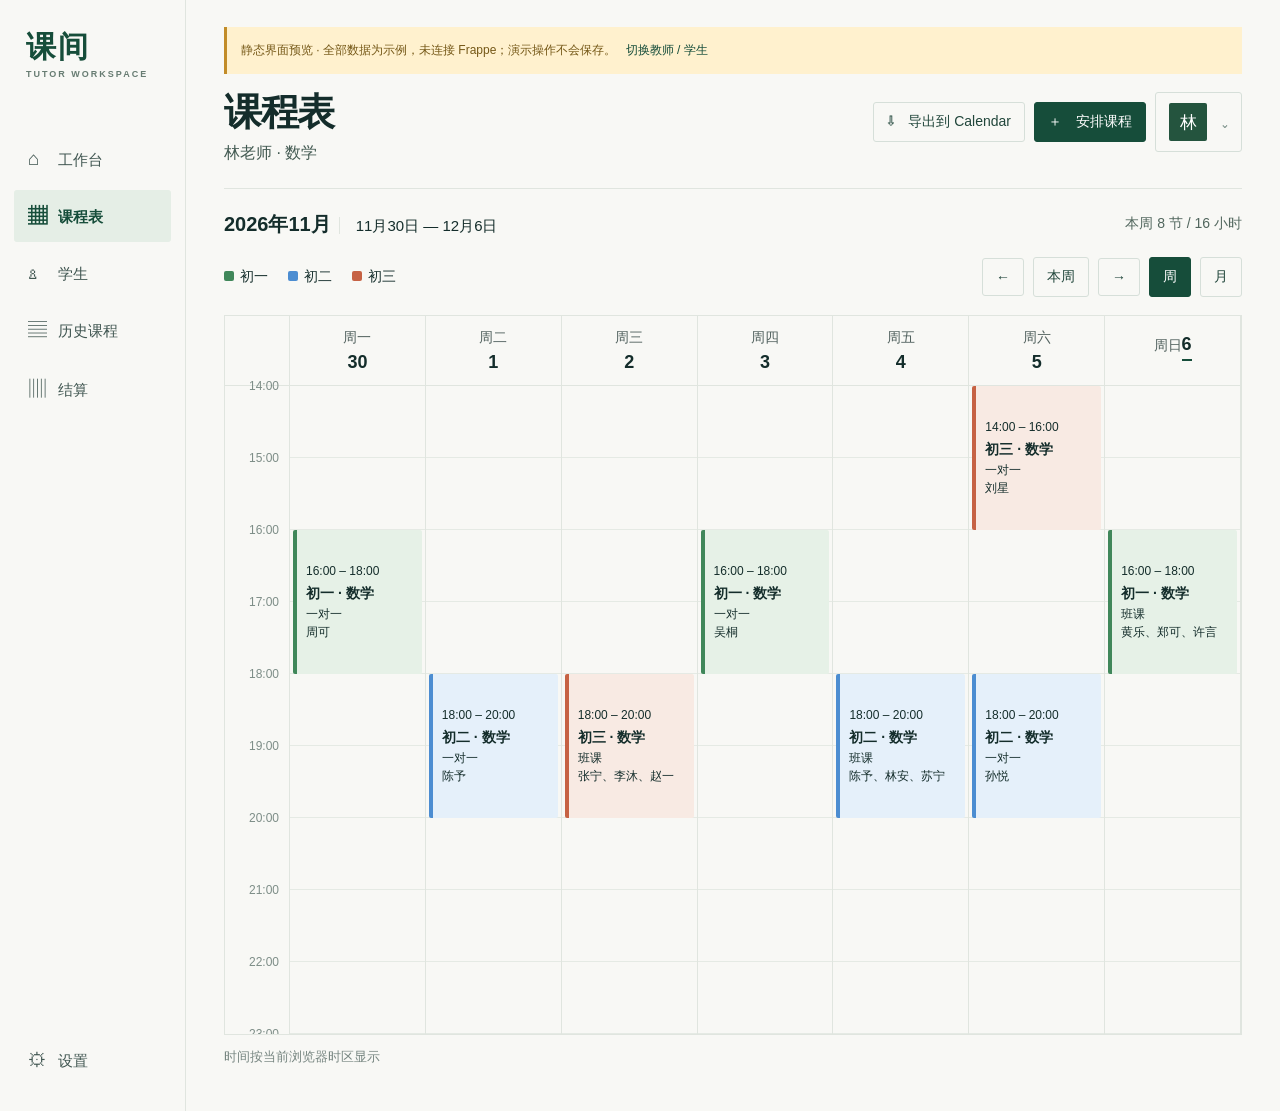
==== commit 8da2d41d: "Fit calendar hours to visible lessons" ====
--- a/docs/index.html
+++ b/docs/index.html
@@ -1,4 +1,4 @@
 <!doctype html><html lang="zh-CN"><head><meta charset="utf-8"><meta name="viewport" content="width=device-width,initial-scale=1"><title>课间 · 家教工作台预览</title><style>:root{--ink:#142d2b;--green:#164d3a;--paper:#f8f8f5;--line:#e0e5df;--muted:#778681;--sage:#40875a;--blue:#4c8dd1;--rust:#c66244}*{box-sizing:border-box}body{margin:0;background:var(--paper);font-family:-apple-system,BlinkMacSystemFont,"PingFang SC","Microsoft YaHei",sans-serif;color:var(--ink);font-size:14px}.shell{display:grid;grid-template-columns:186px minmax(0,1fr);min-height:100vh}aside{border-right:1px solid var(--line);padding:27px 14px;display:flex;flex-direction:column;min-height:100vh}button,input,select{font:inherit}button{cursor:pointer;color:inherit}button:focus-visible,input:focus-visible{outline:2px solid #3a8e70;outline-offset:2px}.logo{font-size:30px;font-weight:760;color:var(--green);padding:0 12px;letter-spacing:2px}.logo small{font-size:9px;letter-spacing:2px;color:#677c72;display:block;margin-top:1px}.sidebar-nav{margin-top:56px;display:grid;gap:7px}.nav-btn{border:0;border-radius:3px;background:transparent;text-align:left;padding:13px 14px;color:#405651;font-size:15px}.nav-btn:hover,.nav-btn.active{background:#e5eee6;color:var(--green);font-weight:650}.nav-icon{display:inline-block;width:30px;font-size:19px}.side-bottom{margin-top:auto}.main{padding:27px 38px 32px;min-width:0}.banner{background:#fff1ce;color:#755817;padding:9px 14px;margin-bottom:18px;font-size:12px;border-left:3px solid #c28c28}.topbar{display:flex;justify-content:space-between;gap:20px;align-items:flex-start;padding-bottom:24px;border-bottom:1px solid var(--line)}h1{font-size:38px;letter-spacing:-1.5px;margin:0;line-height:1.1}h2{font-size:20px;margin:0}h3{font-size:17px;margin:0}.sub{font-size:16px;margin-top:9px;color:#435a52}.actions,.toolbar,.legend,.view-toggle{display:flex;align-items:center;gap:9px}.button{background:transparent;border:1px solid #d6dfd9;border-radius:3px;padding:10px 13px;color:#21463b}.button:hover{background:#edf2ed}.button.primary{background:var(--green);border-color:var(--green);color:#fff}.button.active{background:var(--green);color:white;border-color:var(--green)}.avatar{display:inline-grid;place-items:center;background:#24543e;color:white;width:38px;height:38px;border-radius:2px;font-size:17px;flex:none}.identity{position:relative}.popover{position:absolute;z-index:5;right:0;top:48px;width:290px;background:#fbfcfa;border:1px solid #cfdad2;padding:16px}.popover[hidden]{display:none}.popover h3{font-size:16px}.popover p{color:var(--muted);font-size:12px;margin:12px 0}.popover .button{width:100%;margin-top:8px}.calendar-top{padding:22px 0 14px;display:flex;justify-content:space-between;gap:18px;align-items:center}.period{font-size:20px;font-weight:700}.range{padding-left:16px;border-left:1px solid var(--line);margin-left:8px;font-size:15px}.meta{color:#51665d}.calendar-controls{display:flex;justify-content:space-between;align-items:center;gap:14px;margin:5px 0 18px;flex-wrap:wrap}.legend{gap:20px}.legend span{white-space:nowrap}.dot{width:10px;height:10px;display:inline-block;margin-right:6px;border-radius:2px}.calendar-scroll{overflow:auto;border:1px solid var(--line)}.week-grid{min-width:800px;display:grid;grid-template-columns:65px repeat(7,minmax(105px,1fr));position:relative}.corner,.dayhead{height:70px;border-right:1px solid var(--line);border-bottom:1px solid var(--line)}.dayhead{text-align:center;padding:13px;color:#52625f}.dayhead strong{font-size:18px;display:block;margin-top:5px;color:var(--ink)}.dayhead.current strong{display:inline-block;border-bottom:2px solid var(--green);padding-bottom:4px}.timecol{position:relative;height:1080px;border-right:1px solid var(--line)}.time-label{position:absolute;right:10px;color:#7d8d87;font-size:12px;transform:translateY(-50%)}.daycol{height:1080px;position:relative;border-right:1px solid var(--line);background:repeating-linear-gradient(to bottom,transparent 0,transparent 71px,#e5eae4 71px,#e5eae4 72px)}.event{position:absolute;left:3px;right:3px;border:0;border-left:4px solid var(--accent);background:var(--tint);text-align:left;border-radius:2px;padding:8px 9px;overflow:hidden}.event b,.event span{display:block;line-height:1.45}.event span{font-size:12px}.event b{margin:3px 0}.event:hover{filter:brightness(.97)}.month-grid{display:grid;grid-template-columns:repeat(7,minmax(80px,1fr));border-left:1px solid var(--line);border-top:1px solid var(--line)}.month-cell{min-height:110px;border-right:1px solid var(--line);border-bottom:1px solid var(--line);padding:9px}.month-cell button{display:block;width:100%;text-align:left;margin-top:5px;border:0;border-left:3px solid var(--accent);background:var(--tint);padding:4px;overflow:hidden}.section{margin-top:28px}.list-row{display:flex;align-items:center;gap:20px;padding:18px 0;border-bottom:1px solid var(--line)}.list-row .grow{flex:1}.quiet{color:var(--muted);font-size:13px}.empty{padding:35px 0;color:var(--muted)}.back{border:0;background:none;padding:0;color:#668077}.detail-hero{display:flex;justify-content:space-between;gap:22px;align-items:center;padding:35px 0;border-bottom:1px solid var(--line)}.detail-title{font-size:31px;font-weight:750;border-left:5px solid #7c9ab7;padding-left:18px}.detail-time{font-size:24px;font-weight:700}.detail-meta{display:grid;grid-template-columns:repeat(4,1fr);border-bottom:1px solid var(--line);padding:22px 0;gap:20px}.detail-meta span{display:block;color:var(--muted);margin-bottom:8px}.detail-body{display:grid;grid-template-columns:1.4fr 1fr;gap:36px;padding-top:25px}.detail-side{border-left:1px solid var(--line);padding-left:32px}.form-label{display:block;color:#718078;font-size:13px;margin:15px 0 6px}.field{width:100%;border:1px solid #d0d9d2;background:#fff;padding:10px;border-radius:2px;color:var(--ink)}.field-row{display:flex;gap:10px}.field-row>div{flex:1}.notice{margin:20px 0;color:#52665c;border-left:3px solid var(--green);padding-left:12px;line-height:1.6}.error{color:#ae4238}.role-switch{border:0;background:transparent;color:var(--green);padding:6px}.mobile-nav{display:none}.agenda{display:none}.hidden{display:none!important}@media(max-width:800px){.shell{display:block}aside{display:none}.main{padding:20px 18px 95px}.topbar{padding-bottom:18px}h1{font-size:30px}.sub{font-size:14px}.actions{gap:5px}.actions .schedule-btn{display:none}.avatar{width:34px;height:34px}.calendar-top{display:block}.period{font-size:17px}.range{display:inline-block}.meta{display:block;margin-top:14px}.calendar-controls{gap:14px}.legend{gap:12px;font-size:12px}.calendar-scroll{display:none}.agenda{display:block}.agenda-row{display:grid;grid-template-columns:80px 1fr;gap:12px;padding:21px 0;border-bottom:1px solid var(--line)}.agenda-event{border:0;border-left:4px solid var(--accent);background:transparent;text-align:left;padding:0 0 0 15px}.agenda-event strong,.agenda-event span{display:block;line-height:1.6}.mobile-nav{display:flex;position:fixed;bottom:0;left:0;right:0;background:#fbfcfa;border-top:1px solid var(--line);justify-content:space-around;padding:13px 5px;z-index:3}.mobile-nav button{border:0;background:transparent;color:#52675f}.mobile-nav button.active{color:var(--green);font-weight:700}.detail-hero{display:block}.detail-time{font-size:19px;margin-top:16px}.detail-title{font-size:24px}.detail-meta{grid-template-columns:1fr 1fr}.detail-body{display:block}.detail-side{border:0;border-top:1px solid var(--line);padding:24px 0}.popover{right:-40px}.month-grid{min-width:700px}.month-scroll{overflow-x:auto}}
 </style></head><body><div class="shell"><aside><div class="logo">课间<small>TUTOR WORKSPACE</small></div><nav class="sidebar-nav" id="nav"></nav><div class="side-bottom"><button class="nav-btn" data-view="settings"><span class="nav-icon">⚙</span>设置</button></div></aside><main class="main"><div id="banner" class="banner" hidden>静态界面预览 · 全部数据为示例，未连接 Frappe；演示操作不会保存。 <button class="role-switch" id="switch-role">切换教师 / 学生</button></div><div id="app"></div></main></div><nav class="mobile-nav" id="mobile-nav"></nav>
-<script>window.TUTOR_BOOT={"role": "Teacher", "preview": true};</script><script>(()=>{'use strict';const boot=window.TUTOR_BOOT;let role=boot.role,rows=[],view='calendar',mode='week',week=monday(new Date()),selected=null;const $=s=>document.querySelector(s);const esc=v=>{let d=document.createElement('span');d.textContent=v==null?'':String(v);return d.innerHTML};function date(v){return new Date(String(v).replace(' ','T'))}function key(d){return [d.getFullYear(),pad(d.getMonth()+1),pad(d.getDate())].join('-')}function pad(n){return String(n).padStart(2,'0')}function add(d,n){let x=new Date(d);x.setDate(x.getDate()+n);return x}function monday(d){let x=new Date(d.getFullYear(),d.getMonth(),d.getDate());x.setDate(x.getDate()-(x.getDay()+6)%7);return x}function time(v){let d=date(v);return pad(d.getHours())+':'+pad(d.getMinutes())}function fmt(d){return (d.getMonth()+1)+'月'+d.getDate()+'日'}function duration(x){return Math.max(0,(date(x.ends_at)-date(x.starts_at))/3600000)}const status={Scheduled:'待上课',Completed:'已完成',Cancelled:'已取消'};const colors=[['#40875a','#e6f1e7'],['#4c8dd1','#e5f0fa'],['#c66244','#f8eae3'],['#73857c','#edf1ed']];function color(x){if(boot.preview){if(role==='Teacher')return colors[{'初一':0,'初二':1,'初三':2}[x.grade]??3];return colors[{'数学':0,'英语':1,'物理':2}[x.subject]??3]}return colors[3]}function person(x){return role==='Teacher'?x.student:x.teacher}function type(x){return boot.preview?(x.class_type||'一对一'):'一对一'}function title(x){return x.course||'课程'}function notice(msg){let m=$('#message');if(m)m.textContent=msg}function initNav(){let a=role==='Teacher'?[['home','⌂','工作台'],['calendar','▦','课程表'],['students','♙','学生'],['history','▤','历史课程'],['settlement','▥','结算']]:[['home','⌂','工作台'],['calendar','▦','我的课程'],['history','▤','学习记录'],['settings','♙','我的']];$('#nav').innerHTML=a.map(([id,icon,label])=>`<button class="nav-btn ${view===id?'active':''}" data-view="${id}"><span class="nav-icon">${icon}</span>${label}</button>`).join('');let m=role==='Teacher'?[['calendar','课表'],['students','学生'],['settings','我的']]:[['calendar','课程'],['history','记录'],['settings','我的']];$('#mobile-nav').innerHTML=m.map(([id,label])=>`<button data-view="${id}" class="${view===id?'active':''}">${label}</button>`).join('');document.querySelectorAll('[data-view]').forEach(b=>b.onclick=()=>{view=b.dataset.view;render()})}function head(label,sub){return `<header class="topbar"><div><h1>${label}</h1><div class="sub">${sub}</div></div><div class="actions"><div class="identity"><button class="button" id="export">⇩　导出到 Calendar</button><div class="popover" id="export-pop" hidden><h3>导出课程表</h3><p>导出当前显示周或月的课程快照</p><button class="button primary" id="export-ics">⇩　一键导出 .ics</button><p>Apple Calendar / Google / Outlook</p><p>下载后不会随系统中的调课自动更新。</p></div></div>${role==='Teacher'?'<button class="button primary schedule-btn" id="schedule">＋　安排课程</button>':''}<div class="identity"><button class="button" id="account"><span class="avatar">${role==='Teacher'?'林':'陈'}</span>　⌄</button><div class="popover" id="account-pop" hidden><b>${role==='Teacher'?'教师':'学生'}工作台</b><button class="button" id="account-settings">账号与身份</button>${boot.preview?'<button class="button" id="role-toggle">切换演示身份</button>':'<p>身份由当前登录账号决定。</p>'}</div></div></div></header>`}function getScope(){let end=mode==='week'?add(week,7):new Date(week.getFullYear(),week.getMonth()+1,1),start=mode==='week'?week:new Date(week.getFullYear(),week.getMonth(),1);return rows.filter(x=>date(x.starts_at)>=start&&date(x.starts_at)<end)}function weekCalendar(){let all=getScope(),html='<div class="week-grid"><div class="corner"></div>';for(let i=0;i<7;i++){let d=add(week,i);html+=`<div class="dayhead ${key(d)===key(new Date())?'current':''}">${['周一','周二','周三','周四','周五','周六','周日'][i]}<strong>${d.getDate()}</strong></div>`}html+='<div class="timecol">';for(let h=8;h<=23;h++)html+=`<span class="time-label" style="top:${(h-8)*72}px">${pad(h)}:00</span>`;html+='</div>';for(let i=0;i<7;i++){let d=add(week,i);html+='<div class="daycol">';for(const x of all.filter(x=>key(date(x.starts_at))===key(d))){let start=date(x.starts_at),mins=start.getHours()*60+start.getMinutes(),top=(mins-480)*72/60,height=duration(x)*72,[c,bg]=color(x);if(top<0||top+height>1080)continue;html+=`<button class="event" data-lesson="${esc(x.name)}" style="top:${top}px;height:${Math.max(34,height)}px;--accent:${c};--tint:${bg}"><span>${esc(time(x.starts_at))} – ${esc(time(x.ends_at))}</span><b>${esc(title(x))}</b><span>${esc(type(x))}</span><span>${esc(person(x))}</span></button>`}html+='</div>'}return html+'</div>'}function monthCalendar(){let first=new Date(week.getFullYear(),week.getMonth(),1),m=monday(first),html='<div class="month-scroll"><div class="month-grid">';for(let i=0;i<42;i++){let d=add(m,i),events=rows.filter(x=>key(date(x.starts_at))===key(d));html+=`<div class="month-cell"><b>${d.getDate()}</b>${events.map(x=>{let [c,b]=color(x);return `<button data-lesson="${esc(x.name)}" style="--accent:${c};--tint:${b}">${esc(time(x.starts_at))} ${esc(title(x))}</button>`}).join('')}</div>`}return html+'</div></div>'}function agenda(){let list=getScope().sort((a,b)=>date(a.starts_at)-date(b.starts_at));return list.map(x=>{let d=date(x.starts_at),[c]=color(x);return `<div class="agenda-row"><div><b>周${'日一二三四五六'[d.getDay()]}</b><div class="quiet">${d.getMonth()+1}/${d.getDate()}</div></div><button class="agenda-event" data-lesson="${esc(x.name)}" style="--accent:${c}"><span>${esc(time(x.starts_at))} — ${esc(time(x.ends_at))}</span><strong>${esc(title(x))}</strong><span>${esc(type(x))} · ${esc(person(x))}</span></button></div>`}).join('')||'<div class="empty">这段时间暂无课程</div>'}function lessonEvents(){document.querySelectorAll('[data-lesson]').forEach(b=>b.onclick=()=>{selected=rows.find(x=>x.name===b.dataset.lesson);view='detail';render()})}function calendar(){let sub=boot.preview?(role==='Teacher'?'林老师 · 数学':'陈予 · 初二'):(role==='Teacher'?'教师课程':'学生课程');let scope=getScope(),hours=scope.reduce((s,x)=>s+duration(x),0);let legend=role==='Teacher'?['初一','初二','初三']:['数学','英语','物理'];let prefix=mode==='week'?`${fmt(week)} — ${fmt(add(week,6))}`:`${week.getFullYear()}年${week.getMonth()+1}月`;return `${head(role==='Teacher'?'课程表':'我的课程',sub)}<div class="calendar-top"><div><span class="period">${week.getFullYear()}年${week.getMonth()+1}月</span><span class="range">${prefix}</span></div><span class="meta">${mode==='week'?'本周':'本月'} ${scope.length} 节 / ${Number(hours.toFixed(1))} 小时</span></div><div class="calendar-controls"><div class="legend">${boot.preview?legend.map((x,i)=>`<span><i class="dot" style="background:${colors[i][0]}"></i>${x}</span>`).join(''):'<span class="quiet">颜色信息尚未配置</span>'}</div><div class="toolbar"><button class="button" id="prev" aria-label="上一段">←</button><button class="button" id="today">本周</button><button class="button" id="next" aria-label="下一段">→</button><div class="view-toggle"><button class="button ${mode==='week'?'active':''}" id="week-mode">周</button><button class="button ${mode==='month'?'active':''}" id="month-mode">月</button></div></div></div><div class="calendar-scroll">${mode==='week'?weekCalendar():monthCalendar()}</div><div class="agenda">${agenda()}</div><p class="quiet">时间按当前浏览器时区显示</p><p id="message" class="quiet" role="status"></p>`}function detail(){let x=selected;if(!x){view='calendar';return calendar()}let edit=role==='Teacher'&&x.status==='Scheduled';return `${head('课程详情','课程表 / 课程详情')}<div class="section"><button class="back" id="back">← 返回课程表</button><div class="detail-hero"><div class="detail-title">${esc(title(x))}<div class="sub">${esc(type(x))}${boot.preview&&x.class_count>1?' · '+esc(x.class_count)+'人':''}</div></div><div class="detail-time">${esc(fmt(date(x.starts_at)))}<br>${esc(time(x.starts_at))} — ${esc(time(x.ends_at))} <span class="quiet">${duration(x)} 小时</span></div></div><div class="detail-meta"><div><span>授课教师</span>${esc(x.teacher)}</div><div><span>学生</span>${esc(x.student)}</div><div><span>课程</span>${esc(title(x))}</div><div><span>状态</span>${esc(status[x.status]||x.status)}</div></div><div class="detail-body"><div><h2>授课学生</h2>${String(x.student).split("、").map(name=>`<div class="list-row"><span class="avatar">${esc(name.slice(0,1))}</span><div class="grow"><b>${esc(name)}</b><p class="quiet">${esc(type(x))}</p></div><span>${duration(x)} 小时</span></div>`).join("")}<div class="section"><h2>课堂记录</h2>${(x.summaries||[]).map(s=>`<p>${esc(s)}</p>`).join('')||'<p class="quiet">暂无课堂总结</p>'}</div></div><div class="detail-side"><h2>课程安排</h2><p class="quiet">课程时间</p><p>${esc(x.starts_at)} — ${esc(x.ends_at)}</p>${edit?`<div class="section"><h2>本次调课</h2><form id="reschedule"><label class="form-label" for="start">开始时间</label><input class="field" id="start" name="start" type="datetime-local" required value="${esc(String(x.starts_at).slice(0,16).replace(' ','T'))}"><label class="form-label" for="end">结束时间</label><input class="field" id="end" name="end" type="datetime-local" required value="${esc(String(x.ends_at).slice(0,16).replace(' ','T'))}"><label class="form-label" for="reason">调课原因</label><input class="field" id="reason" name="reason" maxlength="200" placeholder="选填"><div class="notice">仅修改这一次课程，不影响后续周期课。</div><button class="button primary" type="submit">保存单次调课</button><p class="error" id="form-error" role="alert"></p></form></div>`:''}</div></div></div>`}function history(){let done=rows.filter(x=>x.status==='Completed');return `${head(role==='Teacher'?'历史课程':'学习记录','查看已完成课程与课堂总结')}<div class="section">${done.map(x=>`<div class="list-row"><div class="grow"><b>${esc(title(x))}</b><p class="quiet">${esc(x.starts_at)} · ${esc(person(x))}</p>${(x.summaries||[]).map(s=>`<p>${esc(s)}</p>`).join('')}</div><span class="quiet">已完成</span><button class="button" data-lesson="${esc(x.name)}">详情</button></div>`).join('')||'<div class="empty">暂无历史课程</div>'}</div>`}function students(){let list=[...new Set(rows.map(x=>x.student))];return `${head('学生','查看负责的学生及课程')}<div class="section">${list.map(name=>`<div class="list-row"><span class="avatar">${esc(String(name).slice(0,1))}</span><div class="grow"><b>${esc(name)}</b><p class="quiet">${rows.filter(x=>x.student===name).length} 节已加载课程</p></div></div>`).join('')||'<div class="empty">暂无学生</div>'}<p class="quiet">学生档案详情仍在开发。</p></div>`}function settings(){return `${head('账号与身份','设置 / 账号与身份')}<div class="detail-hero"><span class="avatar" style="width:75px;height:75px;font-size:28px">${role==='Teacher'?'林':'陈'}</span><div class="grow"><h2>${boot.preview?(role==='Teacher'?'林老师':'陈予'):(role==='Teacher'?'教师':'学生')}</h2><p class="quiet">${role==='Teacher'?'教师工作台':'学生课程'}</p></div></div><div class="detail-body"><div><h2>当前身份</h2><p class="quiet">${boot.preview?'点击切换演示视角，实际账号需授权。':'当前身份由服务器验证，不可在页面自助赋权。'}</p>${boot.preview?'<button class="button" id="demo-switch">切换教师 / 学生演示</button>':''}</div><div class="detail-side"><h2>偏好设置</h2><div class="list-row"><span class="grow">时区</span><span>浏览器本地时间</span></div><p class="quiet">账户管理、提醒与绑定功能尚未接入。</p></div></div>`}function settlement(){return `${head('课时与结算','查看课程收入与结算')}<div class="section"><h2>结算记录</h2><div class="empty">当前页面尚未接入结算数据。</div></div>`}function home(){let future=rows.filter(x=>x.status==='Scheduled'&&date(x.starts_at)>=new Date()).sort((a,b)=>date(a.starts_at)-date(b.starts_at));return `${head('工作台','课程与学习记录')}<div class="section"><h2>接下来的课程</h2>${future.slice(0,5).map(x=>`<div class="list-row"><div class="grow"><b>${esc(title(x))}</b><p class="quiet">${esc(x.starts_at)} · ${esc(person(x))}</p></div><button class="button" data-lesson="${esc(x.name)}">查看</button></div>`).join('')||'<div class="empty">暂无即将开始的课程</div>'}</div>`}function toIcs(d){return d.getFullYear()+pad(d.getMonth()+1)+pad(d.getDate())+'T'+pad(d.getHours())+pad(d.getMinutes())+pad(d.getSeconds())}function icsEscape(s){return String(s).replace(/\\/g,'\\\\').replace(/\n/g,'\\n').replace(/,/g,'\\,').replace(/;/g,'\\;')}function downloadIcs(){let events=getScope().map(x=>['BEGIN:VEVENT','UID:'+icsEscape(x.name)+'@tutor-workspace','DTSTAMP:'+new Date().toISOString().replace(/[-:]/g,'').replace(/\.\d{3}/,'').replace(/Z$/,'Z'),'DTSTART:'+toIcs(date(x.starts_at)),'DTEND:'+toIcs(date(x.ends_at)),'SUMMARY:'+icsEscape(title(x)),'DESCRIPTION:'+icsEscape(person(x)),'END:VEVENT'].join('\r\n'));let payload=['BEGIN:VCALENDAR','VERSION:2.0','PRODID:-//Tutor Workspace//Calendar//CN','CALSCALE:GREGORIAN',...events,'END:VCALENDAR'].join('\r\n');let u=URL.createObjectURL(new Blob([payload],{type:'text/calendar;charset=utf-8'})),a=document.createElement('a');a.href=u;a.download='课程表.ics';a.click();setTimeout(()=>URL.revokeObjectURL(u),1000)}function bind(){document.querySelectorAll('[data-view]').forEach(b=>b.onclick=()=>{view=b.dataset.view;render()});lessonEvents();let b=$('#back');if(b)b.onclick=()=>{view='calendar';render()};b=$('#prev');if(b)b.onclick=()=>{week=mode==='week'?add(week,-7):new Date(week.getFullYear(),week.getMonth()-1,1);render()};b=$('#next');if(b)b.onclick=()=>{week=mode==='week'?add(week,7):new Date(week.getFullYear(),week.getMonth()+1,1);render()};b=$('#today');if(b)b.onclick=()=>{week=monday(new Date());render()};b=$('#week-mode');if(b)b.onclick=()=>{week=monday(week);mode='week';render()};b=$('#month-mode');if(b)b.onclick=()=>{mode='month';render()};b=$('#export');if(b)b.onclick=()=>$('#export-pop').hidden=!$('#export-pop').hidden;b=$('#export-ics');if(b)b.onclick=downloadIcs;b=$('#account');if(b)b.onclick=()=>$('#account-pop').hidden=!$('#account-pop').hidden;b=$('#account-settings');if(b)b.onclick=()=>{view='settings';render()};for(let id of ['#demo-switch','#role-toggle']){b=$(id);if(b)b.onclick=switchRole}b=$('#schedule');if(b)b.onclick=()=>alert('课程创建功能尚未接入');let form=$('#reschedule');if(form)form.onsubmit=async e=>{e.preventDefault();let err=$('#form-error');if(boot.preview){err.textContent='这是静态预览，调课不会保存。';return}let data=new URLSearchParams({lesson:selected.name,starts_at:form.elements.start.value.replace('T',' '),ends_at:form.elements.end.value.replace('T',' '),reason:form.elements.reason.value});let btn=form.querySelector('button');btn.disabled=true;try{let r=await fetch('/api/method/tutor_core.portal.reschedule',{method:'POST',credentials:'same-origin',headers:{'Content-Type':'application/x-www-form-urlencoded','X-Frappe-CSRF-Token':boot.csrf},body:data});if(!r.ok)throw new Error('调课失败，请检查时间或权限。');await load();selected=rows.find(x=>x.name===selected.name);view='detail';render();$('#form-error').textContent='调课已保存。'}catch(e){err.textContent=e.message}finally{btn.disabled=false}}}function switchRole(){if(!boot.preview)return;role=role==='Teacher'?'Student':'Teacher';rows=previewRows(role);view='calendar';week=monday(new Date());render()}function render(){initNav();$('#app').innerHTML=({calendar,detail,history,students,settings,settlement,home}[view]||calendar)();bind()}function previewRows(r){const base=monday(new Date());const fixtures=r==='Teacher'?[[0,16,'初一 · 数学','周可','初一','数学','一对一',1],[1,18,'初二 · 数学','陈予','初二','数学','一对一',1],[2,18,'初三 · 数学','张宁、李沐、赵一','初三','数学','班课',3],[3,16,'初一 · 数学','吴桐','初一','数学','一对一',1],[4,18,'初二 · 数学','陈予、林安、苏宁','初二','数学','班课',3],[5,14,'初三 · 数学','刘星','初三','数学','一对一',1],[5,18,'初二 · 数学','孙悦','初二','数学','一对一',1],[6,16,'初一 · 数学','黄乐、郑可、许言','初一','数学','班课',3]]:[[1,18,'数学 · 初二','林老师','初二','数学','一对一',1],[2,18,'英语 · 初二','苏老师','初二','英语','班课',6],[4,18,'数学 · 初二','林老师','初二','数学','班课',3],[6,14,'物理 · 初二','周老师','初二','物理','一对一',1]];let result=fixtures.map((x,i)=>{let d=add(base,x[0]),a=key(d)+' '+pad(x[1])+':00:00',z=key(d)+' '+pad(x[1]+2)+':00:00';return {name:r+i,student:r==='Teacher'?x[3]:'陈予',teacher:r==='Teacher'?'林老师':x[3],course:x[2],starts_at:a,ends_at:z,status:'Scheduled',grade:x[4],subject:x[5],class_type:x[6],class_count:x[7],summaries:[]}});let old=add(base,-4);result.push({name:r+'history',student:r==='Teacher'?'陈予':'陈予',teacher:'林老师',course:'数学 · 图像与函数',starts_at:key(old)+' 18:00:00',ends_at:key(old)+' 20:00:00',status:'Completed',grade:'初二',subject:'数学',class_type:'一对一',summaries:['复习了一次函数的图像与性质。']});return result}async function load(){if(boot.preview){rows=previewRows(role);render();return}let r=await fetch('/api/method/tutor_core.portal.lessons',{credentials:'same-origin'});if(!r.ok)throw Error('课程加载失败，请重新登录。');let payload=(await r.json()).message;role=payload.kind;rows=payload.lessons;render()}$('#banner').hidden=!boot.preview;$('#switch-role').onclick=switchRole;load().catch(e=>{$('#app').innerHTML=`<p class="error">${esc(e.message)}</p>`})})();
+<script>window.TUTOR_BOOT={"role": "Teacher", "preview": true};</script><script>(()=>{'use strict';const boot=window.TUTOR_BOOT;let role=boot.role,rows=[],view='calendar',mode='week',week=monday(new Date()),selected=null;const $=s=>document.querySelector(s);const esc=v=>{let d=document.createElement('span');d.textContent=v==null?'':String(v);return d.innerHTML};function date(v){return new Date(String(v).replace(' ','T'))}function key(d){return [d.getFullYear(),pad(d.getMonth()+1),pad(d.getDate())].join('-')}function pad(n){return String(n).padStart(2,'0')}function add(d,n){let x=new Date(d);x.setDate(x.getDate()+n);return x}function monday(d){let x=new Date(d.getFullYear(),d.getMonth(),d.getDate());x.setDate(x.getDate()-(x.getDay()+6)%7);return x}function time(v){let d=date(v);return pad(d.getHours())+':'+pad(d.getMinutes())}function fmt(d){return (d.getMonth()+1)+'月'+d.getDate()+'日'}function duration(x){return Math.max(0,(date(x.ends_at)-date(x.starts_at))/3600000)}const status={Scheduled:'待上课',Completed:'已完成',Cancelled:'已取消'};const colors=[['#40875a','#e6f1e7'],['#4c8dd1','#e5f0fa'],['#c66244','#f8eae3'],['#73857c','#edf1ed']];function color(x){if(boot.preview){if(role==='Teacher')return colors[{'初一':0,'初二':1,'初三':2}[x.grade]??3];return colors[{'数学':0,'英语':1,'物理':2}[x.subject]??3]}return colors[3]}function person(x){return role==='Teacher'?x.student:x.teacher}function type(x){return boot.preview?(x.class_type||'一对一'):'一对一'}function title(x){return x.course||'课程'}function notice(msg){let m=$('#message');if(m)m.textContent=msg}function initNav(){let a=role==='Teacher'?[['home','⌂','工作台'],['calendar','▦','课程表'],['students','♙','学生'],['history','▤','历史课程'],['settlement','▥','结算']]:[['home','⌂','工作台'],['calendar','▦','我的课程'],['history','▤','学习记录'],['settings','♙','我的']];$('#nav').innerHTML=a.map(([id,icon,label])=>`<button class="nav-btn ${view===id?'active':''}" data-view="${id}"><span class="nav-icon">${icon}</span>${label}</button>`).join('');let m=role==='Teacher'?[['calendar','课表'],['students','学生'],['settings','我的']]:[['calendar','课程'],['history','记录'],['settings','我的']];$('#mobile-nav').innerHTML=m.map(([id,label])=>`<button data-view="${id}" class="${view===id?'active':''}">${label}</button>`).join('');document.querySelectorAll('[data-view]').forEach(b=>b.onclick=()=>{view=b.dataset.view;render()})}function head(label,sub){return `<header class="topbar"><div><h1>${label}</h1><div class="sub">${sub}</div></div><div class="actions"><div class="identity"><button class="button" id="export">⇩　导出到 Calendar</button><div class="popover" id="export-pop" hidden><h3>导出课程表</h3><p>导出当前显示周或月的课程快照</p><button class="button primary" id="export-ics">⇩　一键导出 .ics</button><p>Apple Calendar / Google / Outlook</p><p>下载后不会随系统中的调课自动更新。</p></div></div>${role==='Teacher'?'<button class="button primary schedule-btn" id="schedule">＋　安排课程</button>':''}<div class="identity"><button class="button" id="account"><span class="avatar">${role==='Teacher'?'林':'陈'}</span>　⌄</button><div class="popover" id="account-pop" hidden><b>${role==='Teacher'?'教师':'学生'}工作台</b><button class="button" id="account-settings">账号与身份</button>${boot.preview?'<button class="button" id="role-toggle">切换演示身份</button>':'<p>身份由当前登录账号决定。</p>'}</div></div></div></header>`}function getScope(){let end=mode==='week'?add(week,7):new Date(week.getFullYear(),week.getMonth()+1,1),start=mode==='week'?week:new Date(week.getFullYear(),week.getMonth(),1);return rows.filter(x=>date(x.starts_at)>=start&&date(x.starts_at)<end)}function weekCalendar(){let all=getScope(),firstHour=all.length?Math.min(14,...all.map(x=>date(x.starts_at).getHours())):14,lastHour=all.length?Math.min(24,Math.max(23,...all.map(x=>Math.ceil(date(x.ends_at).getHours()+date(x.ends_at).getMinutes()/60)))):23,gridHeight=(lastHour-firstHour)*72,html='<div class="week-grid"><div class="corner"></div>';for(let i=0;i<7;i++){let d=add(week,i);html+=`<div class="dayhead ${key(d)===key(new Date())?'current':''}">${['周一','周二','周三','周四','周五','周六','周日'][i]}<strong>${d.getDate()}</strong></div>`}html+=`<div class="timecol" style="height:${gridHeight}px">`;for(let h=firstHour;h<=lastHour;h++)html+=`<span class="time-label" style="top:${(h-firstHour)*72}px">${pad(h)}:00</span>`;html+='</div>';for(let i=0;i<7;i++){let d=add(week,i);html+=`<div class="daycol" style="height:${gridHeight}px">`;for(const x of all.filter(x=>key(date(x.starts_at))===key(d))){let start=date(x.starts_at),mins=start.getHours()*60+start.getMinutes(),top=(mins-firstHour*60)*72/60,height=duration(x)*72,[c,bg]=color(x);if(top<0||top+height>gridHeight)continue;html+=`<button class="event" data-lesson="${esc(x.name)}" style="top:${top}px;height:${Math.max(34,height)}px;--accent:${c};--tint:${bg}"><span>${esc(time(x.starts_at))} – ${esc(time(x.ends_at))}</span><b>${esc(title(x))}</b><span>${esc(type(x))}</span><span>${esc(person(x))}</span></button>`}html+='</div>'}return html+'</div>'}function monthCalendar(){let first=new Date(week.getFullYear(),week.getMonth(),1),m=monday(first),html='<div class="month-scroll"><div class="month-grid">';for(let i=0;i<42;i++){let d=add(m,i),events=rows.filter(x=>key(date(x.starts_at))===key(d));html+=`<div class="month-cell"><b>${d.getDate()}</b>${events.map(x=>{let [c,b]=color(x);return `<button data-lesson="${esc(x.name)}" style="--accent:${c};--tint:${b}">${esc(time(x.starts_at))} ${esc(title(x))}</button>`}).join('')}</div>`}return html+'</div></div>'}function agenda(){let list=getScope().sort((a,b)=>date(a.starts_at)-date(b.starts_at));return list.map(x=>{let d=date(x.starts_at),[c]=color(x);return `<div class="agenda-row"><div><b>周${'日一二三四五六'[d.getDay()]}</b><div class="quiet">${d.getMonth()+1}/${d.getDate()}</div></div><button class="agenda-event" data-lesson="${esc(x.name)}" style="--accent:${c}"><span>${esc(time(x.starts_at))} — ${esc(time(x.ends_at))}</span><strong>${esc(title(x))}</strong><span>${esc(type(x))} · ${esc(person(x))}</span></button></div>`}).join('')||'<div class="empty">这段时间暂无课程</div>'}function lessonEvents(){document.querySelectorAll('[data-lesson]').forEach(b=>b.onclick=()=>{selected=rows.find(x=>x.name===b.dataset.lesson);view='detail';render()})}function calendar(){let sub=boot.preview?(role==='Teacher'?'林老师 · 数学':'陈予 · 初二'):(role==='Teacher'?'教师课程':'学生课程');let scope=getScope(),hours=scope.reduce((s,x)=>s+duration(x),0);let legend=role==='Teacher'?['初一','初二','初三']:['数学','英语','物理'];let prefix=mode==='week'?`${fmt(week)} — ${fmt(add(week,6))}`:`${week.getFullYear()}年${week.getMonth()+1}月`;return `${head(role==='Teacher'?'课程表':'我的课程',sub)}<div class="calendar-top"><div><span class="period">${week.getFullYear()}年${week.getMonth()+1}月</span><span class="range">${prefix}</span></div><span class="meta">${mode==='week'?'本周':'本月'} ${scope.length} 节 / ${Number(hours.toFixed(1))} 小时</span></div><div class="calendar-controls"><div class="legend">${boot.preview?legend.map((x,i)=>`<span><i class="dot" style="background:${colors[i][0]}"></i>${x}</span>`).join(''):'<span class="quiet">颜色信息尚未配置</span>'}</div><div class="toolbar"><button class="button" id="prev" aria-label="上一段">←</button><button class="button" id="today">本周</button><button class="button" id="next" aria-label="下一段">→</button><div class="view-toggle"><button class="button ${mode==='week'?'active':''}" id="week-mode">周</button><button class="button ${mode==='month'?'active':''}" id="month-mode">月</button></div></div></div><div class="calendar-scroll">${mode==='week'?weekCalendar():monthCalendar()}</div><div class="agenda">${agenda()}</div><p class="quiet">时间按当前浏览器时区显示</p><p id="message" class="quiet" role="status"></p>`}function detail(){let x=selected;if(!x){view='calendar';return calendar()}let edit=role==='Teacher'&&x.status==='Scheduled';return `${head('课程详情','课程表 / 课程详情')}<div class="section"><button class="back" id="back">← 返回课程表</button><div class="detail-hero"><div class="detail-title">${esc(title(x))}<div class="sub">${esc(type(x))}${boot.preview&&x.class_count>1?' · '+esc(x.class_count)+'人':''}</div></div><div class="detail-time">${esc(fmt(date(x.starts_at)))}<br>${esc(time(x.starts_at))} — ${esc(time(x.ends_at))} <span class="quiet">${duration(x)} 小时</span></div></div><div class="detail-meta"><div><span>授课教师</span>${esc(x.teacher)}</div><div><span>学生</span>${esc(x.student)}</div><div><span>课程</span>${esc(title(x))}</div><div><span>状态</span>${esc(status[x.status]||x.status)}</div></div><div class="detail-body"><div><h2>授课学生</h2>${String(x.student).split("、").map(name=>`<div class="list-row"><span class="avatar">${esc(name.slice(0,1))}</span><div class="grow"><b>${esc(name)}</b><p class="quiet">${esc(type(x))}</p></div><span>${duration(x)} 小时</span></div>`).join("")}<div class="section"><h2>课堂记录</h2>${(x.summaries||[]).map(s=>`<p>${esc(s)}</p>`).join('')||'<p class="quiet">暂无课堂总结</p>'}</div></div><div class="detail-side"><h2>课程安排</h2><p class="quiet">课程时间</p><p>${esc(x.starts_at)} — ${esc(x.ends_at)}</p>${edit?`<div class="section"><h2>本次调课</h2><form id="reschedule"><label class="form-label" for="start">开始时间</label><input class="field" id="start" name="start" type="datetime-local" required value="${esc(String(x.starts_at).slice(0,16).replace(' ','T'))}"><label class="form-label" for="end">结束时间</label><input class="field" id="end" name="end" type="datetime-local" required value="${esc(String(x.ends_at).slice(0,16).replace(' ','T'))}"><label class="form-label" for="reason">调课原因</label><input class="field" id="reason" name="reason" maxlength="200" placeholder="选填"><div class="notice">仅修改这一次课程，不影响后续周期课。</div><button class="button primary" type="submit">保存单次调课</button><p class="error" id="form-error" role="alert"></p></form></div>`:''}</div></div></div>`}function history(){let done=rows.filter(x=>x.status==='Completed');return `${head(role==='Teacher'?'历史课程':'学习记录','查看已完成课程与课堂总结')}<div class="section">${done.map(x=>`<div class="list-row"><div class="grow"><b>${esc(title(x))}</b><p class="quiet">${esc(x.starts_at)} · ${esc(person(x))}</p>${(x.summaries||[]).map(s=>`<p>${esc(s)}</p>`).join('')}</div><span class="quiet">已完成</span><button class="button" data-lesson="${esc(x.name)}">详情</button></div>`).join('')||'<div class="empty">暂无历史课程</div>'}</div>`}function students(){let list=[...new Set(rows.map(x=>x.student))];return `${head('学生','查看负责的学生及课程')}<div class="section">${list.map(name=>`<div class="list-row"><span class="avatar">${esc(String(name).slice(0,1))}</span><div class="grow"><b>${esc(name)}</b><p class="quiet">${rows.filter(x=>x.student===name).length} 节已加载课程</p></div></div>`).join('')||'<div class="empty">暂无学生</div>'}<p class="quiet">学生档案详情仍在开发。</p></div>`}function settings(){return `${head('账号与身份','设置 / 账号与身份')}<div class="detail-hero"><span class="avatar" style="width:75px;height:75px;font-size:28px">${role==='Teacher'?'林':'陈'}</span><div class="grow"><h2>${boot.preview?(role==='Teacher'?'林老师':'陈予'):(role==='Teacher'?'教师':'学生')}</h2><p class="quiet">${role==='Teacher'?'教师工作台':'学生课程'}</p></div></div><div class="detail-body"><div><h2>当前身份</h2><p class="quiet">${boot.preview?'点击切换演示视角，实际账号需授权。':'当前身份由服务器验证，不可在页面自助赋权。'}</p>${boot.preview?'<button class="button" id="demo-switch">切换教师 / 学生演示</button>':''}</div><div class="detail-side"><h2>偏好设置</h2><div class="list-row"><span class="grow">时区</span><span>浏览器本地时间</span></div><p class="quiet">账户管理、提醒与绑定功能尚未接入。</p></div></div>`}function settlement(){return `${head('课时与结算','查看课程收入与结算')}<div class="section"><h2>结算记录</h2><div class="empty">当前页面尚未接入结算数据。</div></div>`}function home(){let future=rows.filter(x=>x.status==='Scheduled'&&date(x.starts_at)>=new Date()).sort((a,b)=>date(a.starts_at)-date(b.starts_at));return `${head('工作台','课程与学习记录')}<div class="section"><h2>接下来的课程</h2>${future.slice(0,5).map(x=>`<div class="list-row"><div class="grow"><b>${esc(title(x))}</b><p class="quiet">${esc(x.starts_at)} · ${esc(person(x))}</p></div><button class="button" data-lesson="${esc(x.name)}">查看</button></div>`).join('')||'<div class="empty">暂无即将开始的课程</div>'}</div>`}function toIcs(d){return d.getFullYear()+pad(d.getMonth()+1)+pad(d.getDate())+'T'+pad(d.getHours())+pad(d.getMinutes())+pad(d.getSeconds())}function icsEscape(s){return String(s).replace(/\\/g,'\\\\').replace(/\n/g,'\\n').replace(/,/g,'\\,').replace(/;/g,'\\;')}function downloadIcs(){let events=getScope().map(x=>['BEGIN:VEVENT','UID:'+icsEscape(x.name)+'@tutor-workspace','DTSTAMP:'+new Date().toISOString().replace(/[-:]/g,'').replace(/\.\d{3}/,'').replace(/Z$/,'Z'),'DTSTART:'+toIcs(date(x.starts_at)),'DTEND:'+toIcs(date(x.ends_at)),'SUMMARY:'+icsEscape(title(x)),'DESCRIPTION:'+icsEscape(person(x)),'END:VEVENT'].join('\r\n'));let payload=['BEGIN:VCALENDAR','VERSION:2.0','PRODID:-//Tutor Workspace//Calendar//CN','CALSCALE:GREGORIAN',...events,'END:VCALENDAR'].join('\r\n');let u=URL.createObjectURL(new Blob([payload],{type:'text/calendar;charset=utf-8'})),a=document.createElement('a');a.href=u;a.download='课程表.ics';a.click();setTimeout(()=>URL.revokeObjectURL(u),1000)}function bind(){document.querySelectorAll('[data-view]').forEach(b=>b.onclick=()=>{view=b.dataset.view;render()});lessonEvents();let b=$('#back');if(b)b.onclick=()=>{view='calendar';render()};b=$('#prev');if(b)b.onclick=()=>{week=mode==='week'?add(week,-7):new Date(week.getFullYear(),week.getMonth()-1,1);render()};b=$('#next');if(b)b.onclick=()=>{week=mode==='week'?add(week,7):new Date(week.getFullYear(),week.getMonth()+1,1);render()};b=$('#today');if(b)b.onclick=()=>{week=monday(new Date());render()};b=$('#week-mode');if(b)b.onclick=()=>{week=monday(week);mode='week';render()};b=$('#month-mode');if(b)b.onclick=()=>{mode='month';render()};b=$('#export');if(b)b.onclick=()=>$('#export-pop').hidden=!$('#export-pop').hidden;b=$('#export-ics');if(b)b.onclick=downloadIcs;b=$('#account');if(b)b.onclick=()=>$('#account-pop').hidden=!$('#account-pop').hidden;b=$('#account-settings');if(b)b.onclick=()=>{view='settings';render()};for(let id of ['#demo-switch','#role-toggle']){b=$(id);if(b)b.onclick=switchRole}b=$('#schedule');if(b)b.onclick=()=>alert('课程创建功能尚未接入');let form=$('#reschedule');if(form)form.onsubmit=async e=>{e.preventDefault();let err=$('#form-error');if(boot.preview){err.textContent='这是静态预览，调课不会保存。';return}let data=new URLSearchParams({lesson:selected.name,starts_at:form.elements.start.value.replace('T',' '),ends_at:form.elements.end.value.replace('T',' '),reason:form.elements.reason.value});let btn=form.querySelector('button');btn.disabled=true;try{let r=await fetch('/api/method/tutor_core.portal.reschedule',{method:'POST',credentials:'same-origin',headers:{'Content-Type':'application/x-www-form-urlencoded','X-Frappe-CSRF-Token':boot.csrf},body:data});if(!r.ok)throw new Error('调课失败，请检查时间或权限。');await load();selected=rows.find(x=>x.name===selected.name);view='detail';render();$('#form-error').textContent='调课已保存。'}catch(e){err.textContent=e.message}finally{btn.disabled=false}}}function switchRole(){if(!boot.preview)return;role=role==='Teacher'?'Student':'Teacher';rows=previewRows(role);view='calendar';week=monday(new Date());render()}function render(){initNav();$('#app').innerHTML=({calendar,detail,history,students,settings,settlement,home}[view]||calendar)();bind()}function previewRows(r){const base=monday(new Date());const fixtures=r==='Teacher'?[[0,16,'初一 · 数学','周可','初一','数学','一对一',1],[1,18,'初二 · 数学','陈予','初二','数学','一对一',1],[2,18,'初三 · 数学','张宁、李沐、赵一','初三','数学','班课',3],[3,16,'初一 · 数学','吴桐','初一','数学','一对一',1],[4,18,'初二 · 数学','陈予、林安、苏宁','初二','数学','班课',3],[5,14,'初三 · 数学','刘星','初三','数学','一对一',1],[5,18,'初二 · 数学','孙悦','初二','数学','一对一',1],[6,16,'初一 · 数学','黄乐、郑可、许言','初一','数学','班课',3]]:[[1,18,'数学 · 初二','林老师','初二','数学','一对一',1],[2,18,'英语 · 初二','苏老师','初二','英语','班课',6],[4,18,'数学 · 初二','林老师','初二','数学','班课',3],[6,14,'物理 · 初二','周老师','初二','物理','一对一',1]];let result=fixtures.map((x,i)=>{let d=add(base,x[0]),a=key(d)+' '+pad(x[1])+':00:00',z=key(d)+' '+pad(x[1]+2)+':00:00';return {name:r+i,student:r==='Teacher'?x[3]:'陈予',teacher:r==='Teacher'?'林老师':x[3],course:x[2],starts_at:a,ends_at:z,status:'Scheduled',grade:x[4],subject:x[5],class_type:x[6],class_count:x[7],summaries:[]}});let old=add(base,-4);result.push({name:r+'history',student:r==='Teacher'?'陈予':'陈予',teacher:'林老师',course:'数学 · 图像与函数',starts_at:key(old)+' 18:00:00',ends_at:key(old)+' 20:00:00',status:'Completed',grade:'初二',subject:'数学',class_type:'一对一',summaries:['复习了一次函数的图像与性质。']});return result}async function load(){if(boot.preview){rows=previewRows(role);render();return}let r=await fetch('/api/method/tutor_core.portal.lessons',{credentials:'same-origin'});if(!r.ok)throw Error('课程加载失败，请重新登录。');let payload=(await r.json()).message;role=payload.kind;rows=payload.lessons;render()}$('#banner').hidden=!boot.preview;$('#switch-role').onclick=switchRole;load().catch(e=>{$('#app').innerHTML=`<p class="error">${esc(e.message)}</p>`})})();
 </script></body></html>
